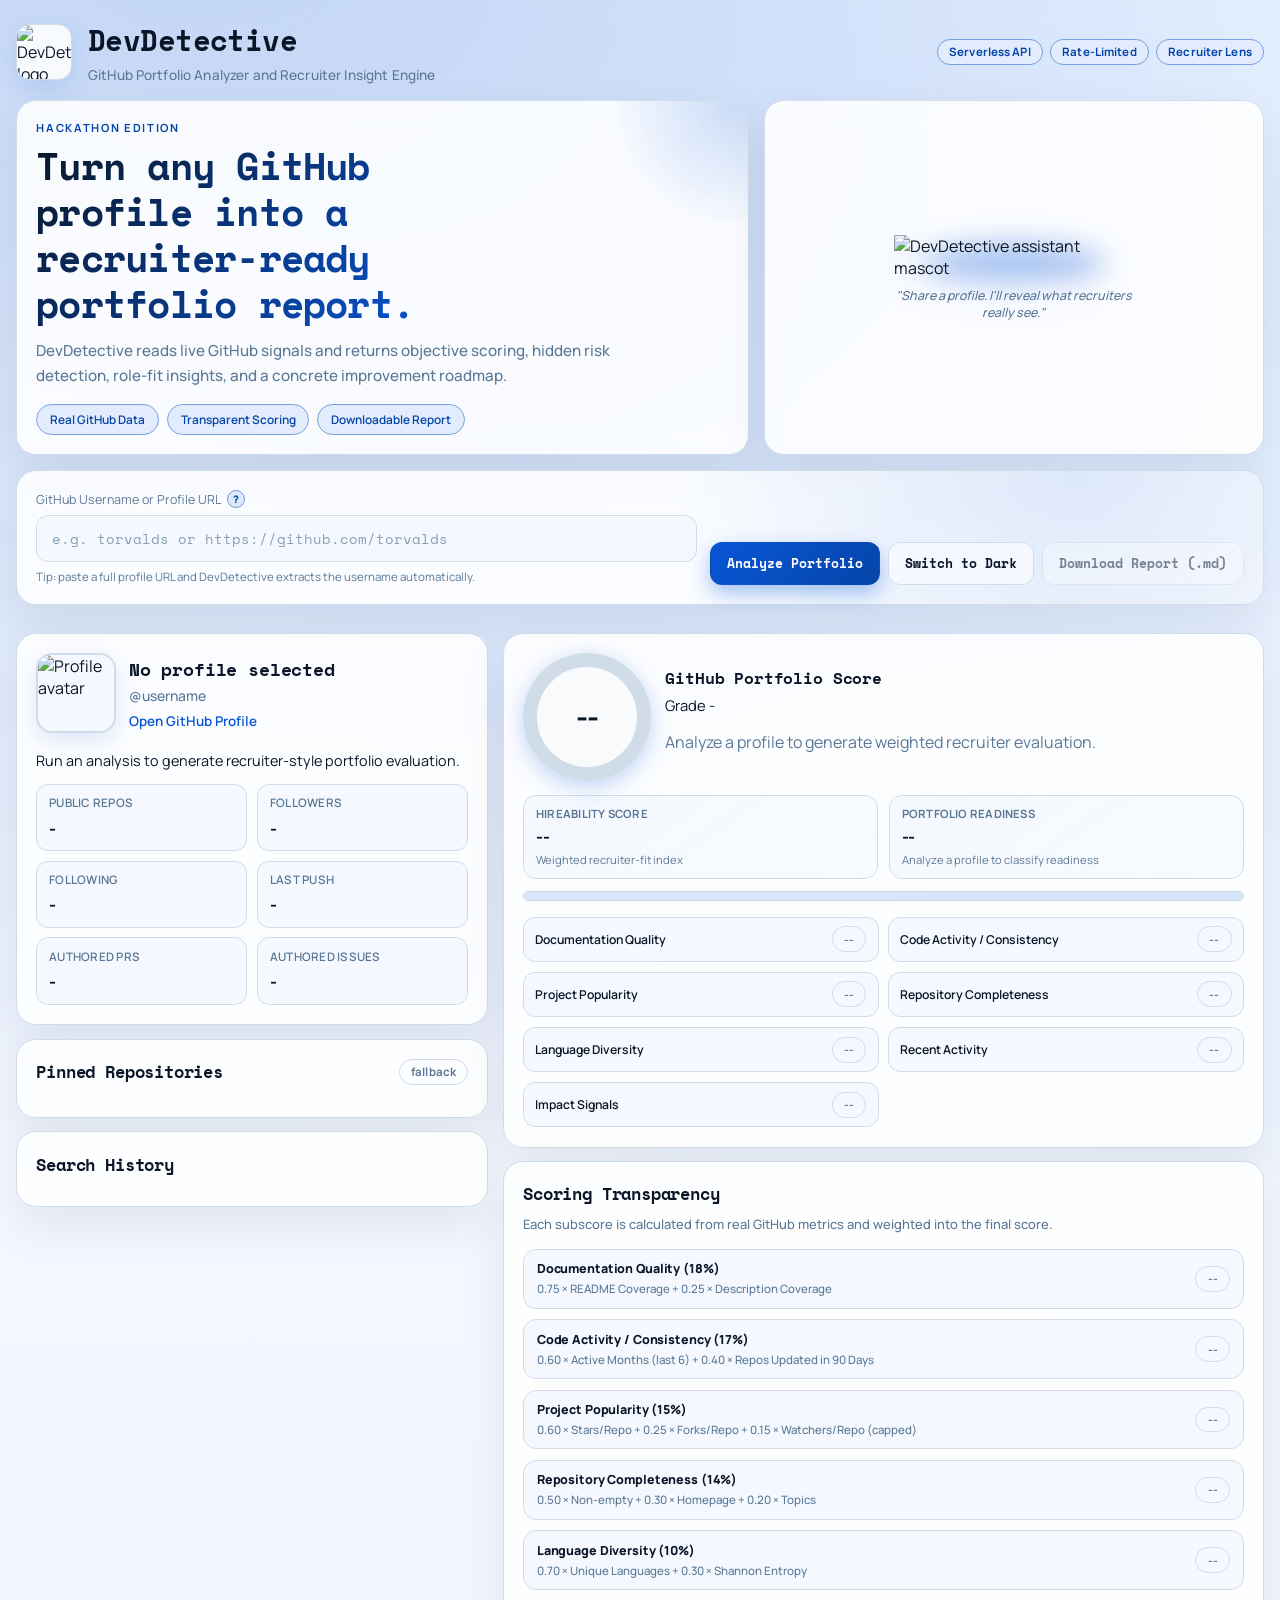
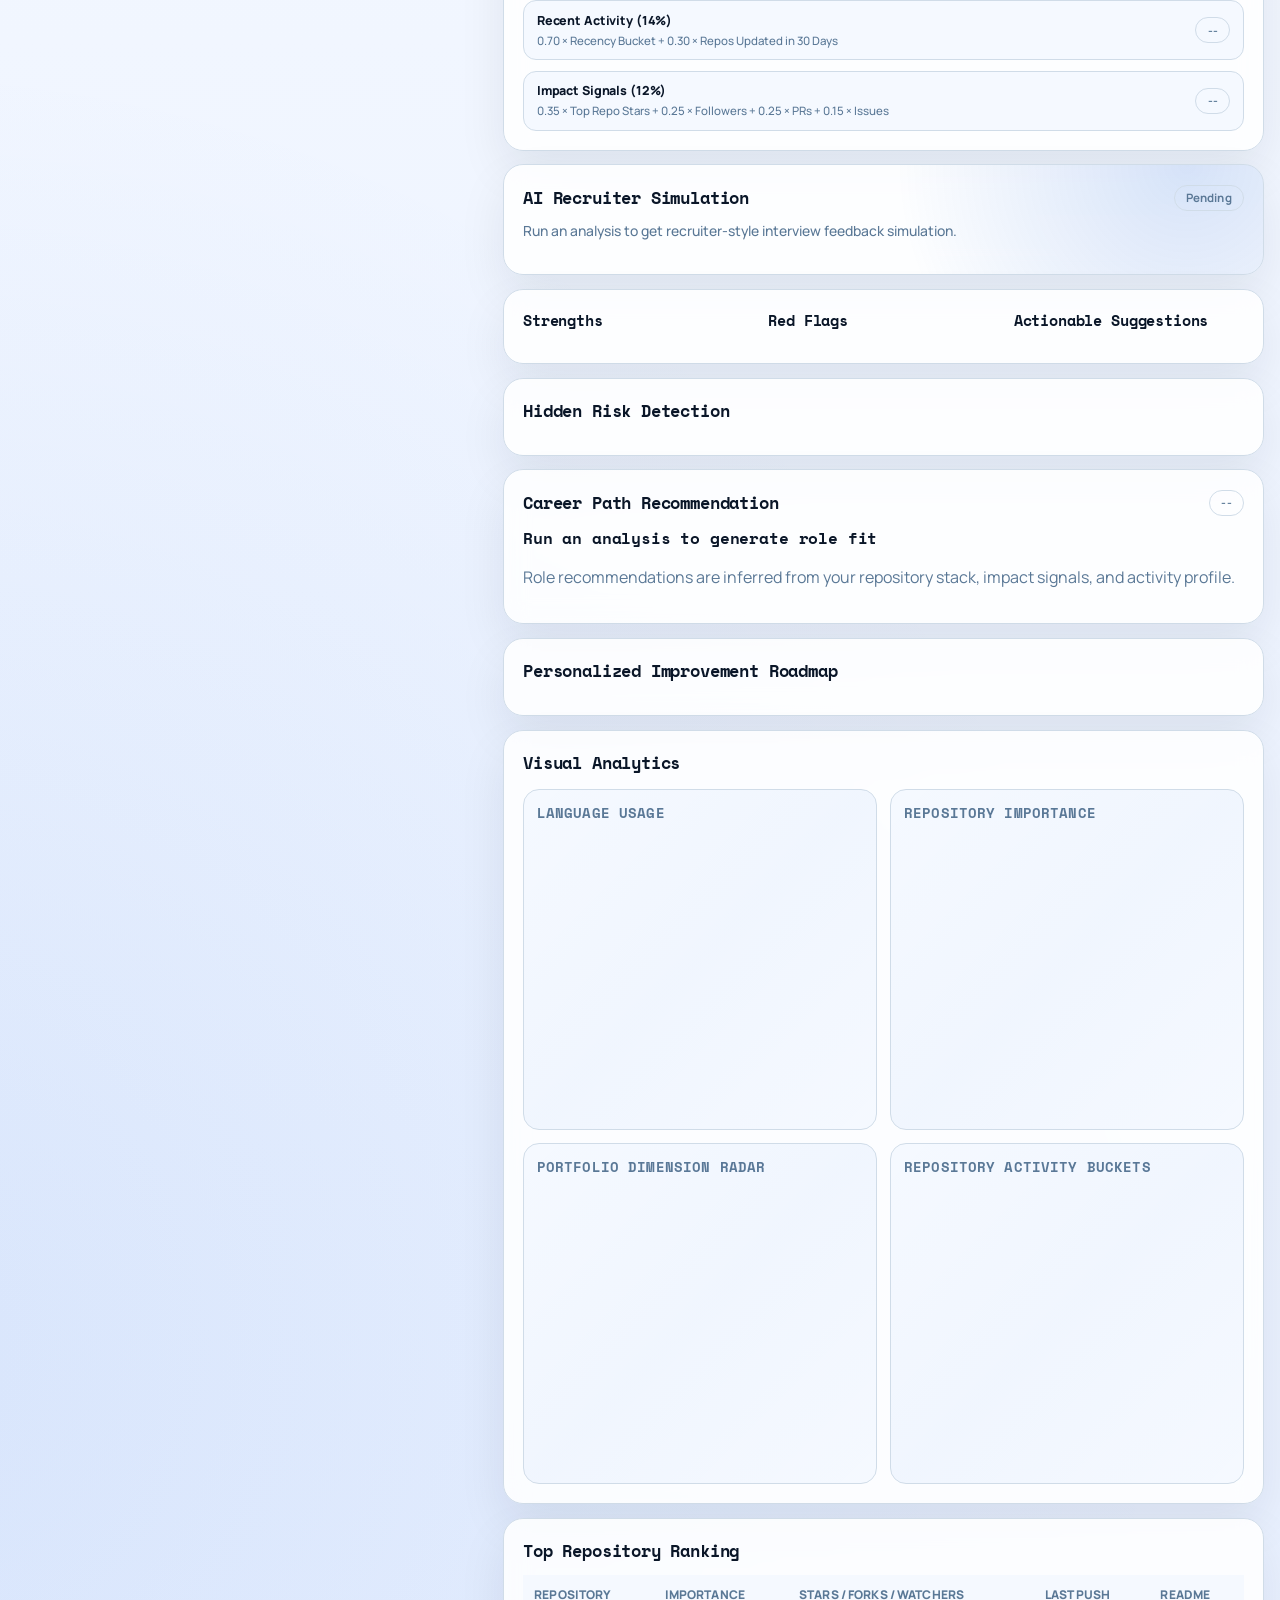
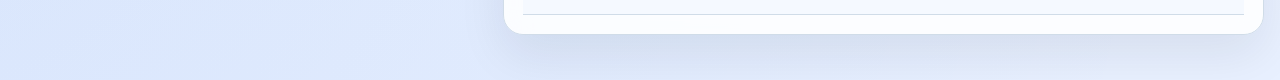
==== analyzer.html @ ecb9768d "added new style and page" ====
<!doctype html>
<html lang="en">
<head>
    <meta charset="utf-8" />
    <meta name="viewport" content="width=device-width, initial-scale=1" />
    <meta name="theme-color" content="#0856d6" />
    <meta
        name="description"
        content="DevDetective analyzes GitHub portfolios with recruiter-style scoring, strengths, red flags, and actionable suggestions."
    />
    <meta property="og:title" content="DevDetective | GitHub Portfolio Analyzer" />
    <meta property="og:description" content="Recruiter-style GitHub portfolio analysis with objective scoring and actionable improvements." />
    <meta property="og:type" content="website" />

    <meta property="og:image" content="Images/logo.png" />
    <meta name="twitter:card" content="summary_large_image" />
    <meta name="twitter:title" content="DevDetective | GitHub Portfolio Analyzer" />
    <meta name="twitter:description" content="Production-grade GitHub portfolio analysis with recruiter insights and improvement roadmap." />
    <meta name="twitter:image" content="Images/logo.png" />
    <meta name="robots" content="index, follow" />
    <title>Analyzer - DevDetective | GitHub Portfolio Analyzer</title>

    <link rel="icon" type="image/png" href="Images/favicon-32x32.png" />
    <link rel="apple-touch-icon" href="Images/apple-touch-icon.png" />
    <link rel="manifest" href="manifest.json" />

    <link rel="preconnect" href="https://fonts.googleapis.com" />
    <link rel="preconnect" href="https://fonts.gstatic.com" crossorigin />
    <link href="https://fonts.googleapis.com/css2?family=Manrope:wght@500;700;800&amp;family=Space+Mono:wght@400;700&amp;display=swap" rel="stylesheet" />

    <script defer src="https://cdn.jsdelivr.net/npm/chart.js"></script>
    <link rel="stylesheet" href="style.css" />

    <script>
        if ("serviceWorker" in navigator) {
            window.addEventListener("load", () => {
                navigator.serviceWorker.register("sw.js").catch(() => {
                    // service worker registration is optional for local development
                });
            });
        }
    </script>
</head>
<body>
<div class="app-shell">
    <header class="topbar">
        <div class="brand">
            <a href="index.html" style="display: flex; align-items: center; gap: 1rem; text-decoration: none; color: inherit;">
                <img src="Images/logo.png" alt="DevDetective logo" class="brand-logo" />
                <div>
                    <h1>DevDetective</h1>
                    <p>GitHub Portfolio Analyzer and Recruiter Insight Engine</p>
                </div>
            </a>
        </div>
        <div class="topbar-pills">
            <span class="top-pill">Serverless API</span>
            <span class="top-pill">Rate-Limited</span>
            <span class="top-pill">Recruiter Lens</span>
        </div>
    </header>

    <section class="hero-shell">
        <article class="hero-copy card">
            <p class="eyebrow">Hackathon Edition</p>
            <h2>Turn any GitHub profile into a recruiter-ready portfolio report.</h2>
            <p class="hero-subtitle">
                DevDetective reads live GitHub signals and returns objective scoring, hidden risk detection,
                role-fit insights, and a concrete improvement roadmap.
            </p>
            <div class="hero-points">
                <span class="hero-chip">Real GitHub Data</span>
                <span class="hero-chip">Transparent Scoring</span>
                <span class="hero-chip">Downloadable Report</span>
            </div>
        </article>
        <aside class="hero-mascot card">
            <div class="mascot-wrap">
                <img src="Images/mascot-detective.svg" alt="DevDetective assistant mascot" class="mascot-art" />
                <div class="mascot-glow" aria-hidden="true"></div>
            </div>
            <p class="mascot-line">"Share a profile. I'll reveal what recruiters really see."</p>
        </aside>
    </section>

    <section class="card controls-card">
        <div class="controls-grid">
            <div class="field">
                <label for="profileInput">
                    GitHub Username or Profile URL
                    <span class="tooltip" data-tooltip="Supports username, @username, or full https://github.com/username URL.">?</span>
                </label>
                <input
                    id="profileInput"
                    type="text"
                    placeholder="e.g. torvalds or https://github.com/torvalds"
                    autocomplete="off"
                />
                <p class="hint">
                    Tip: paste a full profile URL and DevDetective extracts the username automatically.
                </p>
            </div>

            <div class="button-group">
                <button id="analyzeBtn" class="btn btn-primary">Analyze Portfolio</button>
                <button id="themeToggleBtn" class="btn">Switch to Dark</button>
                <button id="downloadReportBtn" class="btn" disabled>Download Report (.md)</button>
            </div>
        </div>
    </section>

    <section class="status-stack">
        <div id="loadingState" class="status status-loading hidden" aria-live="polite">
            <span class="spinner" aria-hidden="true"></span>
            <span id="loadingText">Analyzing profile...</span>
        </div>
        <div id="successBanner" class="status status-success hidden" aria-live="polite"></div>
        <div id="errorBanner" class="status status-error hidden" role="alert" aria-live="assertive"></div>
        <div id="rateLimitBanner" class="status status-warn hidden" role="alert" aria-live="polite"></div>
    </section>

    <section id="skeletonPanel" class="skeleton-panel hidden" aria-hidden="true">
        <div class="skeleton-card">
            <div class="skeleton-line skeleton-line-lg"></div>
            <div class="skeleton-line"></div>
            <div class="skeleton-grid-mini">
                <div class="skeleton-pill"></div>
                <div class="skeleton-pill"></div>
                <div class="skeleton-pill"></div>
            </div>
        </div>
        <div class="skeleton-card">
            <div class="skeleton-line skeleton-line-lg"></div>
            <div class="skeleton-line"></div>
            <div class="skeleton-line"></div>
            <div class="skeleton-line skeleton-line-sm"></div>
        </div>
    </section>

    <main class="layout">
        <section class="left-column">
            <article class="card profile-card">
                <div class="profile-header">
                    <img id="avatarImg" class="avatar" src="Images/logo.png" alt="Profile avatar" />
                    <div class="profile-meta">
                        <h2 id="profileName">No profile selected</h2>
                        <p id="profileHandle" class="muted">@username</p>
                        <a id="profileLink" href="#" target="_blank" rel="noopener noreferrer">Open GitHub Profile</a>
                    </div>
                </div>

                <p id="profileBio" class="muted">
                    Run an analysis to generate recruiter-style portfolio evaluation.
                </p>

                <div class="stats-grid">
                    <div class="stat-card"><span>Public Repos</span><strong id="statRepos">-</strong></div>
                    <div class="stat-card"><span>Followers</span><strong id="statFollowers">-</strong></div>
                    <div class="stat-card"><span>Following</span><strong id="statFollowing">-</strong></div>
                    <div class="stat-card"><span>Last Push</span><strong id="statLastPush">-</strong></div>
                    <div class="stat-card"><span>Authored PRs</span><strong id="statPrCount">-</strong></div>
                    <div class="stat-card"><span>Authored Issues</span><strong id="statIssueCount">-</strong></div>
                </div>
            </article>

            <article class="card">
                <div class="card-title-row">
                    <h2 class="section-title">Pinned Repositories</h2>
                    <span id="pinnedSourceBadge" class="chip chip-neutral">fallback</span>
                </div>
                <ul id="pinnedReposList" class="item-list"></ul>
            </article>

            <article class="card">
                <h2 class="section-title">Search History</h2>
                <div id="historyList" class="history-list"></div>
            </article>
        </section>

        <section class="right-column">
            <article class="card score-card">
                <div class="score-head">
                    <div id="overallScoreRing" class="score-ring" style="--score-value:0;">
                        <span id="overallScore" class="score-value">--</span>
                    </div>
                    <div>
                        <h2>GitHub Portfolio Score</h2>
                        <p id="scoreGrade" class="score-grade">Grade -</p>
                        <p id="scoreSummary" class="muted">
                            Analyze a profile to generate weighted recruiter evaluation.
                        </p>
                    </div>
                </div>

                <div class="premium-score-grid">
                    <div class="premium-score-item">
                        <span>Hireability Score</span>
                        <strong id="hireabilityScore">--</strong>
                        <small id="hireabilityHint">Weighted recruiter-fit index</small>
                    </div>
                    <div class="premium-score-item">
                        <span>Portfolio Readiness</span>
                        <strong id="readinessLevel">--</strong>
                        <small id="readinessHint">Analyze a profile to classify readiness</small>
                    </div>
                </div>
                <div class="readiness-track" aria-hidden="true">
                    <span id="readinessBar"></span>
                </div>

                <div class="subscore-grid">
                    <div class="subscore-item"><span>Documentation Quality</span><span id="subDocumentationQuality" class="chip chip-neutral">--</span></div>
                    <div class="subscore-item"><span>Code Activity / Consistency</span><span id="subCodeActivityConsistency" class="chip chip-neutral">--</span></div>
                    <div class="subscore-item"><span>Project Popularity</span><span id="subProjectPopularity" class="chip chip-neutral">--</span></div>
                    <div class="subscore-item"><span>Repository Completeness</span><span id="subRepositoryCompleteness" class="chip chip-neutral">--</span></div>
                    <div class="subscore-item"><span>Language Diversity</span><span id="subLanguageDiversity" class="chip chip-neutral">--</span></div>
                    <div class="subscore-item"><span>Recent Activity</span><span id="subRecentActivity" class="chip chip-neutral">--</span></div>
                    <div class="subscore-item"><span>Impact Signals</span><span id="subImpactSignals" class="chip chip-neutral">--</span></div>
                </div>
            </article>

            <article class="card">
                <h2 class="section-title">Scoring Transparency</h2>
                <p class="muted transparency-note">
                    Each subscore is calculated from real GitHub metrics and weighted into the final score.
                </p>
                <div class="formula-grid">
                    <div class="formula-row">
                        <div>
                            <strong>Documentation Quality (18%)</strong>
                            <p>0.75 × README Coverage + 0.25 × Description Coverage</p>
                        </div>
                        <span id="explainDocumentationQuality" class="chip chip-neutral">--</span>
                    </div>
                    <div class="formula-row">
                        <div>
                            <strong>Code Activity / Consistency (17%)</strong>
                            <p>0.60 × Active Months (last 6) + 0.40 × Repos Updated in 90 Days</p>
                        </div>
                        <span id="explainCodeActivityConsistency" class="chip chip-neutral">--</span>
                    </div>
                    <div class="formula-row">
                        <div>
                            <strong>Project Popularity (15%)</strong>
                            <p>0.60 × Stars/Repo + 0.25 × Forks/Repo + 0.15 × Watchers/Repo (capped)</p>
                        </div>
                        <span id="explainProjectPopularity" class="chip chip-neutral">--</span>
                    </div>
                    <div class="formula-row">
                        <div>
                            <strong>Repository Completeness (14%)</strong>
                            <p>0.50 × Non-empty + 0.30 × Homepage + 0.20 × Topics</p>
                        </div>
                        <span id="explainRepositoryCompleteness" class="chip chip-neutral">--</span>
                    </div>
                    <div class="formula-row">
                        <div>
                            <strong>Language Diversity (10%)</strong>
                            <p>0.70 × Unique Languages + 0.30 × Shannon Entropy</p>
                        </div>
                        <span id="explainLanguageDiversity" class="chip chip-neutral">--</span>
                    </div>
                    <div class="formula-row">
                        <div>
                            <strong>Recent Activity (14%)</strong>
                            <p>0.70 × Recency Bucket + 0.30 × Repos Updated in 30 Days</p>
                        </div>
                        <span id="explainRecentActivity" class="chip chip-neutral">--</span>
                    </div>
                    <div class="formula-row">
                        <div>
                            <strong>Impact Signals (12%)</strong>
                            <p>0.35 × Top Repo Stars + 0.25 × Followers + 0.25 × PRs + 0.15 × Issues</p>
                        </div>
                        <span id="explainImpactSignals" class="chip chip-neutral">--</span>
                    </div>
                </div>
            </article>

            <article class="card recruiter-sim-card">
                <div class="card-title-row">
                    <h2 class="section-title">AI Recruiter Simulation</h2>
                    <span id="aiRecruiterVerdict" class="chip chip-neutral">Pending</span>
                </div>
                <p id="aiRecruiterSummary" class="muted">
                    Run an analysis to get recruiter-style interview feedback simulation.
                </p>
                <ul id="aiRecruiterSignals" class="item-list"></ul>
            </article>

            <article class="card insights-card">
                <div class="insights-grid">
                    <div>
                        <h3>Strengths</h3>
                        <ul id="strengthsList" class="insight-list"></ul>
                    </div>
                    <div>
                        <h3>Red Flags</h3>
                        <ul id="redFlagsList" class="insight-list"></ul>
                    </div>
                    <div>
                        <h3>Actionable Suggestions</h3>
                        <ul id="suggestionsList" class="insight-list"></ul>
                    </div>
                </div>
            </article>

            <article class="card">
                <h2 class="section-title">Hidden Risk Detection</h2>
                <ul id="hiddenRisksList" class="insight-list"></ul>
            </article>

            <article class="card">
                <div class="card-title-row">
                    <h2 class="section-title">Career Path Recommendation</h2>
                    <span id="careerConfidence" class="chip chip-neutral">--</span>
                </div>
                <h3 id="careerPathTitle" class="career-title">Run an analysis to generate role fit</h3>
                <p id="careerPathSummary" class="muted">
                    Role recommendations are inferred from your repository stack, impact signals, and activity profile.
                </p>
                <ul id="careerSkillsList" class="item-list"></ul>
            </article>

            <article class="card">
                <h2 class="section-title">Personalized Improvement Roadmap</h2>
                <ol id="roadmapList" class="roadmap-list"></ol>
            </article>

            <article class="card">
                <h2 class="section-title">Visual Analytics</h2>
                <div class="chart-grid">
                    <div class="chart-panel">
                        <h3>Language Usage</h3>
                        <canvas id="languageChart"></canvas>
                    </div>
                    <div class="chart-panel">
                        <h3>Repository Importance</h3>
                        <canvas id="importanceChart"></canvas>
                    </div>
                    <div class="chart-panel">
                        <h3>Portfolio Dimension Radar</h3>
                        <canvas id="subscoreRadarChart"></canvas>
                    </div>
                    <div class="chart-panel">
                        <h3>Repository Activity Buckets</h3>
                        <canvas id="activityChart"></canvas>
                    </div>
                </div>
            </article>

            <article class="card">
                <h2 class="section-title">Top Repository Ranking</h2>
                <div class="table-wrap">
                    <table>
                        <thead>
                        <tr>
                            <th>Repository</th>
                            <th>Importance</th>
                            <th>Stars / Forks / Watchers</th>
                            <th>Last Push</th>
                            <th>README</th>
                        </tr>
                        </thead>
                        <tbody id="repoRankingTable"></tbody>
                    </table>
                </div>
            </article>
        </section>
    </main>
</div>

<script type="module" src="src/main.js"></script>
</body>
</html>
---- style.css ----
:root {
    --bg: #f0f5ff;
    --bg-gradient-a: #fafcff;
    --bg-gradient-b: #e8f0ff;
    --surface: #ffffffdd;
    --surface-solid: #ffffff;
    --surface-soft: #f5f9ff;
    --text: #0a1628;
    --muted: #5a7896;
    --border: #d0dce8;
    --accent: #0856d6;
    --accent-strong: #0645a8;
    --accent-soft: #7aa9ff;
    --accent-glow: rgba(8, 86, 214, 0.25);
    --good: #0f7938;
    --warn: #9d5e00;
    --risk: #9b1f34;
    --shadow: 0 20px 48px rgba(10, 22, 40, 0.08);
    --shadow-lg: 0 28px 64px rgba(10, 22, 40, 0.12);
    --hero-shadow: 0 32px 72px rgba(8, 86, 214, 0.15);
    --chart-1: #0856d6;
    --chart-2: #0f7938;
    --chart-3: #f59e0b;
    --chart-4: #8b5cf6;
    --chart-5: #d9247b;
    --chart-6: #0891b2;
}

:root[data-theme="dark"] {
    --bg: #070f1e;
    --bg-gradient-a: #0c1625;
    --bg-gradient-b: #050a15;
    --surface: #12202bdd;
    --surface-solid: #12202b;
    --surface-soft: #172d41;
    --text: #f0f6ff;
    --muted: #95adc8;
    --border: #2a4363;
    --accent: #5ba3ff;
    --accent-strong: #3f8ce8;
    --accent-soft: #90c5ff;
    --accent-glow: rgba(91, 163, 255, 0.28);
    --good: #4fd694;
    --warn: #f0ad4e;
    --risk: #ff7b91;
    --shadow: 0 24px 56px rgba(0, 0, 0, 0.35);
    --shadow-lg: 0 32px 72px rgba(0, 0, 0, 0.45);
    --hero-shadow: 0 34px 80px rgba(0, 0, 0, 0.5);
    --chart-1: #5ba3ff;
    --chart-2: #4fd694;
    --chart-3: #f0ad4e;
    --chart-4: #c297ff;
    --chart-5: #ff9ccd;
    --chart-6: #56cfd6;
}

* {
    box-sizing: border-box;
}

body {
    margin: 0;
    min-height: 100vh;
    font-family: "Manrope", "Segoe UI", sans-serif;
    color: var(--text);
    background:
        radial-gradient(circle at 15% -5%, var(--accent-glow), transparent 38%),
        radial-gradient(circle at 90% 12%, rgba(91, 163, 255, 0.12), transparent 32%),
        radial-gradient(circle at -10% 90%, rgba(8, 86, 214, 0.08), transparent 40%),
        linear-gradient(180deg, var(--bg-gradient-a) 0%, var(--bg-gradient-b) 100%);
    -webkit-font-smoothing: antialiased;
    -moz-osx-font-smoothing: grayscale;
}

h1,
h2,
h3,
h4,
button,
input,
code {
    font-family: "Space Mono", monospace;
}

h1, h2, h3 {
    letter-spacing: -0.01em;
}

a {
    color: var(--accent);
    text-decoration: none;
    transition: color 200ms ease;
}

a:hover {
    color: var(--accent-strong);
    text-decoration: underline;
}

.muted {
    color: var(--muted);
}

.hidden {
    display: none !important;
}

.app-shell {
    width: min(1280px, 100% - 2rem);
    margin: 1.2rem auto 2.8rem;
}

.topbar {
    margin-bottom: 1rem;
    display: flex;
    align-items: center;
    justify-content: space-between;
    gap: 1rem;
    flex-wrap: wrap;
}

.brand {
    display: flex;
    gap: 1rem;
    align-items: center;
}

.brand-logo {
    width: 56px;
    height: 56px;
    object-fit: contain;
    border-radius: 14px;
    background: var(--surface);
    border: 1px solid var(--border);
    box-shadow: 0 8px 24px rgba(8, 86, 214, 0.12);
    transition: transform 200ms ease, box-shadow 200ms ease;
}

.brand-logo:hover {
    transform: scale(1.05) rotateZ(2deg);
    box-shadow: 0 12px 32px rgba(8, 86, 214, 0.18);
}

.brand h1 {
    margin: 0;
    font-size: clamp(1.3rem, 2.5vw, 1.8rem);
    font-weight: 800;
    letter-spacing: -0.02em;
}

.brand p {
    margin: 0.3rem 0 0;
    color: var(--muted);
    font-size: 0.85rem;
    font-weight: 500;
    letter-spacing: 0.01em;
}

.topbar-pills {
    display: flex;
    gap: 0.45rem;
    flex-wrap: wrap;
}

.top-pill {
    border-radius: 999px;
    border: 1.5px solid color-mix(in srgb, var(--accent) 45%, var(--border));
    background: color-mix(in srgb, var(--accent) 8%, var(--surface-soft));
    color: var(--accent-strong);
    font-size: 0.72rem;
    font-weight: 700;
    padding: 0.28rem 0.7rem;
    letter-spacing: 0.01em;
    transition: all 200ms ease;
}

.hero-shell {
    display: grid;
    grid-template-columns: minmax(360px, 1.1fr) minmax(260px, 0.75fr);
    gap: 0.9rem;
    margin-bottom: 0.9rem;
}

.hero-copy,
.hero-mascot {
    position: relative;
    overflow: hidden;
}

.hero-copy::before {
    content: "";
    position: absolute;
    width: 260px;
    height: 260px;
    right: -120px;
    top: -130px;
    border-radius: 50%;
    background: radial-gradient(circle, color-mix(in srgb, var(--accent) 20%, transparent), transparent 70%);
}

.eyebrow {
    margin: 0;
    text-transform: uppercase;
    letter-spacing: 0.15em;
    font-size: 0.70rem;
    color: var(--accent-strong);
    font-weight: 700;
}

.hero-copy h2 {
    margin: 0.5rem 0 0;
    font-size: clamp(1.5rem, 3.5vw, 2.4rem);
    line-height: 1.2;
    max-width: 18ch;
    font-weight: 800;
    letter-spacing: -0.02em;
    background: linear-gradient(135deg, var(--text), var(--accent));
    -webkit-background-clip: text;
    -webkit-text-fill-color: transparent;
    background-clip: text;
    animation: slideInUp 600ms cubic-bezier(0.34, 1.56, 0.64, 1) 100ms both;
}

.hero-subtitle {
    margin: 0.75rem 0 0;
    color: var(--muted);
    line-height: 1.6;
    max-width: 58ch;
    font-size: 0.95rem;
    font-weight: 500;
    animation: slideInUp 600ms cubic-bezier(0.34, 1.56, 0.64, 1) 200ms both;
}

.hero-points {
    display: flex;
    gap: 0.5rem;
    margin-top: 1rem;
    flex-wrap: wrap;
}

.hero-chip {
    font-size: 0.74rem;
    border: 1.5px solid color-mix(in srgb, var(--accent) 45%, var(--border));
    color: var(--accent-strong);
    background: color-mix(in srgb, var(--accent) 8%, var(--surface-soft));
    border-radius: 999px;
    padding: 0.38rem 0.8rem;
    font-weight: 600;
    transition: all 200ms ease;
    animation: slideInUp 600ms cubic-bezier(0.34, 1.56, 0.64, 1);
}

.hero-chip:nth-child(2) {
    animation-delay: 250ms;
}

.hero-chip:nth-child(3) {
    animation-delay: 300ms;
}

.hero-chip:hover {
    background: color-mix(in srgb, var(--accent) 15%, var(--surface-soft));
    border-color: var(--accent);
    transform: translateY(-2px);
    box-shadow: 0 6px 16px color-mix(in srgb, var(--accent) 20%, transparent);
}

.hero-mascot {
    background:
        radial-gradient(circle at 85% 10%, color-mix(in srgb, var(--accent-soft) 42%, transparent), transparent 45%),
        linear-gradient(165deg, color-mix(in srgb, var(--surface-soft) 85%, transparent), var(--surface));
    box-shadow: var(--hero-shadow);
    display: grid;
    place-items: center;
    align-content: center;
    gap: 0.5rem;
    position: relative;
    animation: slideInUp 700ms cubic-bezier(0.34, 1.56, 0.64, 1) 150ms both;
}

.mascot-wrap {
    width: min(240px, 100%);
    position: relative;
    filter: drop-shadow(0 8px 20px rgba(8, 86, 214, 0.12));
}

.mascot-art {
    width: 100%;
    height: auto;
    display: block;
    position: relative;
    z-index: 1;
    transition: transform 300ms cubic-bezier(0.34, 1.56, 0.64, 1);
}

.hero-mascot:hover .mascot-art {
    transform: translateY(-4px);
}

.mascot-glow {
    position: absolute;
    inset: auto 12% -8% 12%;
    height: 38px;
    border-radius: 50%;
    background: color-mix(in srgb, var(--accent) 32%, transparent);
    filter: blur(14px);
    animation: glow-pulse 3s ease-in-out infinite;
}

@keyframes glow-pulse {
    0%, 100% {
        opacity: 1;
        transform: scale(1);
    }
    50% {
        opacity: 0.8;
        transform: scale(1.1);
    }
}

.mascot-line {
    margin: 0;
    font-size: 0.78rem;
    color: var(--muted);
    text-align: center;
    max-width: 30ch;
    font-style: italic;
    font-weight: 500;
}

.card {
    background: var(--surface);
    backdrop-filter: blur(12px);
    -webkit-backdrop-filter: blur(12px);
    border: 1px solid var(--border);
    border-radius: 20px;
    box-shadow: var(--shadow);
    padding: 1.2rem;
    animation: cardSlideIn 420ms cubic-bezier(0.34, 1.56, 0.64, 1);
    transition: transform 200ms cubic-bezier(0.34, 1.56, 0.64, 1), 
                box-shadow 220ms ease, 
                border-color 200ms ease,
                background 200ms ease;
}

.card:hover {
    transform: translateY(-4px);
    border-color: color-mix(in srgb, var(--accent) 50%, var(--border));
    box-shadow: var(--shadow-lg);
    background: color-mix(in srgb, var(--surface-soft) 30%, var(--surface));
}

@keyframes cardSlideIn {
    from {
        opacity: 0;
        transform: translateY(16px);
    }
    to {
        opacity: 1;
        transform: translateY(0);
    }
}

@keyframes fadeIn {
    from {
        opacity: 0;
    }
    to {
        opacity: 1;
    }
}

@keyframes slideInUp {
    from {
        opacity: 0;
        transform: translateY(20px);
    }
    to {
        opacity: 1;
        transform: translateY(0);
    }
}

.controls-card {
    margin-bottom: 0.85rem;
    background:
        radial-gradient(circle at 85% 0%, color-mix(in srgb, var(--accent) 12%, transparent), transparent 38%),
        var(--surface);
}

.controls-grid {
    display: grid;
    grid-template-columns: 1fr auto;
    gap: 0.8rem;
    align-items: end;
}

.field {
    display: flex;
    flex-direction: column;
    gap: 0.45rem;
}

.field label {
    font-size: 0.78rem;
    color: var(--muted);
    display: inline-flex;
    align-items: center;
    gap: 0.36rem;
}

.tooltip {
    width: 18px;
    height: 18px;
    border-radius: 50%;
    display: inline-grid;
    place-items: center;
    font-size: 0.65rem;
    font-weight: 800;
    border: 1.5px solid color-mix(in srgb, var(--accent) 50%, var(--border));
    color: var(--accent-strong);
    background: color-mix(in srgb, var(--accent) 10%, var(--surface-soft));
    cursor: help;
    position: relative;
    user-select: none;
    transition: all 200ms ease;
}

.tooltip:hover {
    transform: scale(1.1);
    border-color: var(--accent);
    background: color-mix(in srgb, var(--accent) 15%, var(--surface-soft));
}

.tooltip::after {
    content: attr(data-tooltip);
    position: absolute;
    left: 50%;
    bottom: calc(100% + 12px);
    transform: translateX(-50%);
    min-width: 220px;
    max-width: 260px;
    border-radius: 12px;
    border: 1px solid var(--border);
    background: var(--surface-solid);
    color: var(--text);
    padding: 0.5rem 0.65rem;
    font-size: 0.70rem;
    line-height: 1.5;
    box-shadow: var(--shadow-lg);
    opacity: 0;
    pointer-events: none;
    transition: opacity 200ms ease, transform 200ms ease;
    z-index: 3;
    transform: translateX(-50%) translateY(8px);
}

.tooltip:hover::after {
    opacity: 1;
    transform: translateX(-50%) translateY(0);
}

input {
    width: 100%;
    border: 1.5px solid var(--border);
    border-radius: 12px;
    background: var(--surface-soft);
    color: var(--text);
    padding: 0.75rem 0.9rem;
    font-size: 0.88rem;
    font-weight: 500;
    transition: border-color 160ms ease, box-shadow 160ms ease, transform 120ms ease, background 160ms ease;
}

input::placeholder {
    color: var(--muted);
    opacity: 0.7;
}

input:focus {
    border-color: var(--accent);
    outline: none;
    box-shadow: 0 0 0 4px rgba(8, 86, 214, 0.15), 
                0 4px 12px rgba(8, 86, 214, 0.15);
    background: color-mix(in srgb, var(--accent) 3%, var(--surface-soft));
}

input:hover:not(:focus) {
    border-color: color-mix(in srgb, var(--accent) 30%, var(--border));
}

.hint {
    margin: 0;
    color: var(--muted);
    font-size: 0.72rem;
    line-height: 1.35;
}

.button-group {
    display: flex;
    flex-wrap: wrap;
    gap: 0.5rem;
    justify-content: flex-end;
}

.btn {
    border: 1.5px solid var(--border);
    background: var(--surface-soft);
    color: var(--text);
    border-radius: 12px;
    font-size: 0.80rem;
    font-weight: 600;
    padding: 0.70rem 1rem;
    cursor: pointer;
    transition: all 180ms cubic-bezier(0.34, 1.56, 0.64, 1);
    position: relative;
    overflow: hidden;
}

.btn::before {
    content: "";
    position: absolute;
    inset: 0;
    background: linear-gradient(120deg, transparent, rgba(255, 255, 255, 0.3), transparent);
    transform: translateX(-100%);
    transition: transform 400ms ease;
}

.btn:hover:not(:disabled) {
    transform: translateY(-2px);
    border-color: var(--accent);
    box-shadow: 0 12px 28px color-mix(in srgb, var(--accent) 25%, transparent);
}

.btn:active:not(:disabled) {
    transform: translateY(0px);
}

.btn:disabled {
    opacity: 0.5;
    cursor: not-allowed;
}

.btn-primary {
    background: linear-gradient(135deg, var(--accent), var(--accent-strong));
    border-color: transparent;
    color: #ffffff;
    box-shadow: 0 8px 20px color-mix(in srgb, var(--accent) 35%, transparent);
}

.btn-primary:hover:not(:disabled) {
    box-shadow: 0 16px 36px color-mix(in srgb, var(--accent) 50%, transparent);
    transform: translateY(-3px);
}

.status-stack {
    display: grid;
    gap: 0.5rem;
    margin-bottom: 0.9rem;
}

.status {
    border-radius: 12px;
    padding: 0.65rem 0.8rem;
    border: 1px solid;
    display: flex;
    align-items: center;
    gap: 0.55rem;
    font-size: 0.82rem;
}

.status-loading {
    color: var(--accent-strong);
    background: color-mix(in srgb, var(--accent) 10%, transparent);
    border-color: color-mix(in srgb, var(--accent) 28%, var(--border));
}

.status-error {
    color: var(--risk);
    background: color-mix(in srgb, var(--risk) 10%, transparent);
    border-color: color-mix(in srgb, var(--risk) 32%, var(--border));
}

.status-warn {
    color: var(--warn);
    background: color-mix(in srgb, var(--warn) 10%, transparent);
    border-color: color-mix(in srgb, var(--warn) 32%, var(--border));
}

.status-success {
    color: var(--good);
    background: color-mix(in srgb, var(--good) 10%, transparent);
    border-color: color-mix(in srgb, var(--good) 34%, var(--border));
}

.skeleton-panel {
    display: grid;
    grid-template-columns: repeat(2, minmax(0, 1fr));
    gap: 0.8rem;
    margin-bottom: 0.9rem;
}

.skeleton-card {
    border: 1px solid var(--border);
    border-radius: 16px;
    background: var(--surface);
    padding: 0.85rem;
    box-shadow: var(--shadow);
    display: grid;
    gap: 0.6rem;
}

.skeleton-line,
.skeleton-pill {
    border-radius: 8px;
    position: relative;
    overflow: hidden;
    background: color-mix(in srgb, var(--surface-soft) 65%, var(--border));
}

.skeleton-line::after,
.skeleton-pill::after {
    content: "";
    position: absolute;
    inset: 0;
    transform: translateX(-100%);
    background: linear-gradient(90deg, transparent, color-mix(in srgb, var(--accent-soft) 34%, transparent), transparent);
    animation: shimmer 1.2s infinite;
}

.skeleton-line {
    height: 12px;
}

.skeleton-line-lg {
    height: 18px;
    width: 72%;
}

.skeleton-line-sm {
    width: 42%;
}

.skeleton-grid-mini {
    display: grid;
    grid-template-columns: repeat(3, minmax(0, 1fr));
    gap: 0.5rem;
}

.skeleton-pill {
    height: 28px;
}

@keyframes shimmer {
    100% {
        transform: translateX(100%);
    }
}

.spinner {
    width: 14px;
    height: 14px;
    border-radius: 50%;
    border: 2px solid transparent;
    border-top-color: currentColor;
    border-right-color: currentColor;
    animation: spin 0.9s linear infinite;
}

@keyframes spin {
    to {
        transform: rotate(360deg);
    }
}

.layout {
    display: grid;
    grid-template-columns: minmax(300px, 0.9fr) minmax(420px, 1.45fr);
    gap: 0.9rem;
}

.left-column,
.right-column {
    display: grid;
    gap: 0.85rem;
    align-content: start;
}

.profile-header {
    display: flex;
    align-items: center;
    gap: 0.8rem;
}

.avatar {
    width: 80px;
    height: 80px;
    border-radius: 16px;
    border: 2px solid var(--border);
    object-fit: cover;
    background: var(--surface-soft);
    transition: all 200ms ease;
    box-shadow: 0 8px 20px rgba(8, 86, 214, 0.12);
}

.avatar:hover {
    transform: scale(1.05);
    border-color: var(--accent);
    box-shadow: 0 12px 28px rgba(8, 86, 214, 0.2);
}

.profile-meta h2 {
    margin: 0;
    font-size: 1.1rem;
    font-weight: 800;
    letter-spacing: -0.01em;
}

.profile-meta p {
    margin: 0.25rem 0;
    font-size: 0.87rem;
    font-weight: 500;
}

.profile-meta a {
    font-size: 0.84rem;
    font-weight: 600;
}

.profile-card #profileBio {
    margin: 1rem 0 0.7rem;
    font-size: 0.90rem;
    line-height: 1.6;
    color: var(--text);
}

.stats-grid {
    display: grid;
    grid-template-columns: repeat(2, minmax(0, 1fr));
    gap: 0.6rem;
}

.stat-card {
    background: var(--surface-soft);
    border: 1.5px solid var(--border);
    border-radius: 12px;
    padding: 0.65rem 0.75rem;
    display: grid;
    gap: 0.35rem;
    transition: all 200ms ease;
}

.stat-card:hover {
    border-color: color-mix(in srgb, var(--accent) 30%, var(--border));
    background: color-mix(in srgb, var(--accent) 5%, var(--surface-soft));
}

.stat-card span {
    color: var(--muted);
    font-size: 0.73rem;
    font-weight: 600;
    text-transform: uppercase;
    letter-spacing: 0.02em;
}

.stat-card strong {
    font-size: 1.05rem;
    font-weight: 800;
    letter-spacing: -0.01em;
}

.card-title-row {
    display: flex;
    justify-content: space-between;
    align-items: center;
    gap: 0.5rem;
}

.section-title {
    margin: 0;
    font-size: 1.05rem;
    font-weight: 800;
    letter-spacing: -0.01em;
}

.item-list,
.insight-list {
    margin: 0.8rem 0 0;
    padding: 0;
    list-style: none;
    display: grid;
    gap: 0.6rem;
}

.item-list li,
.insight-list li {
    border: 1.5px solid var(--border);
    background: var(--surface-soft);
    border-radius: 12px;
    padding: 0.65rem 0.8rem;
    font-size: 0.84rem;
    line-height: 1.5;
    transition: all 200ms cubic-bezier(0.34, 1.56, 0.64, 1);
    position: relative;
    overflow: hidden;
}

.item-list li::before,
.insight-list li::before {
    content: "";
    position: absolute;
    left: 0;
    top: 0;
    height: 100%;
    width: 3px;
    background: var(--accent);
    transform: scaleY(0);
    transform-origin: center;
    transition: transform 200ms ease;
}

.item-list li:hover,
.insight-list li:hover {
    transform: translateX(4px);
    border-color: color-mix(in srgb, var(--accent) 35%, var(--border));
    background: color-mix(in srgb, var(--accent) 5%, var(--surface-soft));
    box-shadow: 0 4px 12px rgba(8, 86, 214, 0.08);
}

.item-list li:hover::before,
.insight-list li:hover::before {
    transform: scaleY(1);
}

.repo-item {
    display: flex;
    justify-content: space-between;
    gap: 0.6rem;
    align-items: center;
}

.repo-item-meta {
    color: var(--muted);
    font-size: 0.74rem;
}

.history-list {
    display: flex;
    flex-wrap: wrap;
    gap: 0.45rem;
    margin-top: 0.65rem;
}

.history-chip {
    border: 1px solid var(--border);
    background: var(--surface-soft);
    color: var(--text);
    border-radius: 999px;
    padding: 0.38rem 0.66rem;
    font-size: 0.73rem;
    cursor: pointer;
}

.history-chip:hover {
    border-color: var(--accent);
}

.score-head {
    display: grid;
    grid-template-columns: auto 1fr;
    gap: 0.9rem;
    align-items: center;
}

.score-head h2 {
    margin: 0;
    font-size: 1rem;
}

.score-grade {
    margin: 0.35rem 0;
    font-size: 0.92rem;
}

.score-ring {
    --score-value: 0;
    --ring-color: var(--accent);
    width: 128px;
    height: 128px;
    border-radius: 50%;
    position: relative;
    display: grid;
    place-items: center;
    background: conic-gradient(var(--ring-color) calc(var(--score-value) * 1%), var(--border) 0);
    transition: background 480ms cubic-bezier(0.34, 1.56, 0.64, 1);
    box-shadow: 0 8px 24px rgba(8, 86, 214, 0.15);
    filter: drop-shadow(0 2px 8px rgba(8, 86, 214, 0.1));
}

.score-ring::before {
    content: "";
    position: absolute;
    inset: 12px;
    border-radius: 50%;
    background: var(--surface);
    border: 2px solid var(--border);
}

.score-ring[data-level="good"] {
    --ring-color: var(--good);
}

.score-ring[data-level="warn"] {
    --ring-color: var(--warn);
}

.score-ring[data-level="risk"] {
    --ring-color: var(--risk);
}

.score-value {
    position: relative;
    z-index: 1;
    font-size: 1.8rem;
    font-weight: 900;
    letter-spacing: -0.02em;
    animation: countUp 800ms cubic-bezier(0.34, 1.56, 0.64, 1);
}

@keyframes countUp {
    from {
        opacity: 0;
        transform: scale(0.8);
    }
    to {
        opacity: 1;
        transform: scale(1);
    }
}

.premium-score-grid {
    display: grid;
    grid-template-columns: repeat(2, minmax(0, 1fr));
    gap: 0.65rem;
    margin-top: 0.85rem;
}

.premium-score-item {
    border: 1.5px solid var(--border);
    border-radius: 13px;
    background: linear-gradient(145deg, var(--surface-soft), color-mix(in srgb, var(--surface-soft) 75%, var(--surface)));
    padding: 0.65rem 0.75rem;
    display: grid;
    gap: 0.25rem;
    transition: all 200ms ease;
}

.premium-score-item:hover {
    border-color: color-mix(in srgb, var(--accent) 35%, var(--border));
    background: linear-gradient(145deg, color-mix(in srgb, var(--accent) 5%, var(--surface-soft)), color-mix(in srgb, var(--accent) 8%, var(--surface)));
}

.premium-score-item span {
    color: var(--muted);
    font-size: 0.71rem;
    font-weight: 700;
    text-transform: uppercase;
    letter-spacing: 0.02em;
}

.premium-score-item strong {
    font-size: 1.05rem;
    letter-spacing: -0.01em;
    font-weight: 800;
}

.premium-score-item small {
    color: var(--muted);
    font-size: 0.70rem;
    line-height: 1.4;
}

.readiness-track {
    margin-top: 0.7rem;
    height: 10px;
    border-radius: 999px;
    background: color-mix(in srgb, var(--accent) 12%, var(--surface-soft));
    overflow: hidden;
    border: 1px solid var(--border);
}

.readiness-track span {
    display: block;
    width: 0;
    height: 100%;
    border-radius: 999px;
    background: linear-gradient(90deg, var(--accent), var(--accent-strong));
    transition: width 800ms cubic-bezier(0.34, 1.56, 0.64, 1);
    box-shadow: 0 0 12px rgba(8, 86, 214, 0.3);
}

.subscore-grid {
    display: grid;
    grid-template-columns: repeat(2, minmax(0, 1fr));
    gap: 0.6rem;
    margin-top: 1rem;
}

.subscore-item {
    border: 1.5px solid var(--border);
    border-radius: 12px;
    background: var(--surface-soft);
    padding: 0.55rem 0.7rem;
    display: flex;
    justify-content: space-between;
    align-items: center;
    gap: 0.5rem;
    font-size: 0.76rem;
    font-weight: 600;
    transition: all 200ms ease;
}

.subscore-item:hover {
    border-color: color-mix(in srgb, var(--accent) 30%, var(--border));
    background: color-mix(in srgb, var(--accent) 5%, var(--surface-soft));
}

.chip {
    display: inline-flex;
    align-items: center;
    border-radius: 999px;
    padding: 0.28rem 0.7rem;
    font-size: 0.72rem;
    font-weight: 700;
    border: 1.5px solid;
    white-space: nowrap;
    transition: all 200ms ease;
    letter-spacing: 0.01em;
}

.chip-neutral {
    color: var(--muted);
    border-color: var(--border);
    background: transparent;
}

.chip-good {
    color: var(--good);
    border-color: color-mix(in srgb, var(--good) 60%, var(--border));
    background: color-mix(in srgb, var(--good) 10%, transparent);
}

.chip-warn {
    color: var(--warn);
    border-color: color-mix(in srgb, var(--warn) 60%, var(--border));
    background: color-mix(in srgb, var(--warn) 10%, transparent);
}

.chip-risk {
    color: var(--risk);
    border-color: color-mix(in srgb, var(--risk) 60%, var(--border));
    background: color-mix(in srgb, var(--risk) 10%, transparent);
}

.chip:hover {
    transform: translateY(-1px);
    box-shadow: 0 4px 12px rgba(8, 86, 214, 0.15);
}

.insights-grid {
    display: grid;
    grid-template-columns: repeat(3, minmax(0, 1fr));
    gap: 0.95rem;
}

.insights-grid h3 {
    margin: 0 0 0.6rem;
    font-size: 0.95rem;
    font-weight: 800;
    letter-spacing: -0.01em;
}

.recruiter-sim-card {
    background:
        radial-gradient(circle at 90% 0%, color-mix(in srgb, var(--accent) 16%, transparent), transparent 42%),
        var(--surface);
}

#aiRecruiterSummary {
    margin: 0.6rem 0 0.3rem;
    line-height: 1.6;
    font-size: 0.87rem;
    font-weight: 500;
}

.career-title {
    margin: 0.65rem 0 0.45rem;
    font-size: 1rem;
    font-weight: 800;
    letter-spacing: -0.01em;
}

.roadmap-list {
    margin: 0.8rem 0 0;
    padding: 0;
    list-style: none;
    display: grid;
    gap: 0.65rem;
    counter-reset: roadmap;
}

.roadmap-list li {
    counter-increment: roadmap;
    border: 1.5px solid var(--border);
    border-radius: 14px;
    background: var(--surface-soft);
    padding: 0.7rem 0.8rem 0.7rem 2.4rem;
    position: relative;
    font-size: 0.84rem;
    line-height: 1.5;
    transition: all 200ms cubic-bezier(0.34, 1.56, 0.64, 1);
}

.roadmap-list li::before {
    content: counter(roadmap);
    position: absolute;
    left: 0.7rem;
    top: 50%;
    transform: translateY(-50%);
    width: 1.3rem;
    height: 1.3rem;
    border-radius: 50%;
    display: grid;
    place-items: center;
    font-size: 0.68rem;
    font-weight: 700;
    color: #fff;
    background: linear-gradient(135deg, var(--accent), var(--accent-strong));
    box-shadow: 0 4px 12px rgba(8, 86, 214, 0.25);
}

.roadmap-list li:hover {
    transform: translateX(4px);
    border-color: color-mix(in srgb, var(--accent) 35%, var(--border));
    background: color-mix(in srgb, var(--accent) 5%, var(--surface-soft));
    box-shadow: 0 6px 16px rgba(8, 86, 214, 0.12);
}

.transparency-note {
    margin: 0.55rem 0 0.9rem;
    font-size: 0.81rem;
    line-height: 1.5;
    font-weight: 500;
}

.formula-grid {
    display: grid;
    gap: 0.65rem;
}

.formula-row {
    display: flex;
    justify-content: space-between;
    gap: 0.9rem;
    align-items: center;
    border: 1.5px solid var(--border);
    border-radius: 13px;
    background: var(--surface-soft);
    padding: 0.65rem 0.8rem;
    transition: all 200ms ease;
}

.formula-row:hover {
    border-color: color-mix(in srgb, var(--accent) 30%, var(--border));
    background: color-mix(in srgb, var(--accent) 5%, var(--surface-soft));
}

.formula-row strong {
    display: block;
    font-size: 0.78rem;
    margin-bottom: 0.25rem;
    font-weight: 800;
    letter-spacing: -0.01em;
}

.formula-row p {
    margin: 0;
    color: var(--muted);
    font-size: 0.72rem;
    line-height: 1.4;
    font-weight: 500;
}

.formula-row .chip {
    white-space: normal;
    text-align: right;
    max-width: 48%;
}

.chart-grid {
    display: grid;
    grid-template-columns: repeat(2, minmax(0, 1fr));
    gap: 0.85rem;
    margin-top: 0.9rem;
}

.chart-panel {
    border: 1.5px solid var(--border);
    border-radius: 16px;
    padding: 0.8rem;
    background: var(--surface-soft);
    transition: all 200ms ease;
    position: relative;
    overflow: hidden;
}

.chart-panel::before {
    content: "";
    position: absolute;
    inset: 0;
    background: linear-gradient(135deg, transparent, rgba(8, 86, 214, 0.02), transparent);
    pointer-events: none;
}

.chart-panel:hover {
    border-color: color-mix(in srgb, var(--accent) 30%, var(--border));
    box-shadow: 0 8px 20px rgba(8, 86, 214, 0.08);
}

.chart-panel h3 {
    margin: 0 0 0.5rem;
    font-size: 0.85rem;
    color: var(--muted);
    font-weight: 700;
    letter-spacing: 0.01em;
    text-transform: uppercase;
}

.chart-panel canvas {
    width: 100% !important;
    height: 280px !important;
}

.table-wrap {
    overflow-x: auto;
    margin-top: 0.75rem;
}

.table-wrap table {
    width: 100%;
    border-collapse: collapse;
    min-width: 680px;
}

.table-wrap th,
.table-wrap td {
    border-bottom: 1px solid var(--border);
    padding: 0.7rem;
    text-align: left;
    font-size: 0.80rem;
    vertical-align: middle;
    transition: background-color 200ms ease;
}

.table-wrap th {
    color: var(--muted);
    font-weight: 800;
    background: var(--surface-soft);
    letter-spacing: 0.01em;
    text-transform: uppercase;
    font-size: 0.75rem;
}

.table-wrap tbody tr:hover {
    background-color: color-mix(in srgb, var(--accent) 5%, var(--surface-soft));
}

.repo-link {
    font-weight: 700;
    text-decoration: none;
    transition: all 200ms ease;
}

.repo-link:hover {
    transform: translateX(2px);
}

.importance-wrap {
    display: flex;
    align-items: center;
    gap: 0.55rem;
}

.importance-meter {
    width: 100px;
    height: 10px;
    border-radius: 999px;
    background: color-mix(in srgb, var(--accent) 14%, var(--surface-soft));
    overflow: hidden;
    border: 1px solid var(--border);
}

.importance-meter span {
    display: block;
    height: 100%;
    background: linear-gradient(90deg, var(--accent), var(--accent-strong));
    transition: width 600ms cubic-bezier(0.34, 1.56, 0.64, 1);
    box-shadow: 0 0 12px rgba(8, 86, 214, 0.25);
}

.empty-state {
    color: var(--muted);
    font-size: 0.78rem;
}

@media (prefers-reduced-motion: reduce) {
    * {
        animation: none !important;
        transition: none !important;
        scroll-behavior: auto !important;
    }
}

@media (max-width: 1120px) {
    .controls-grid {
        grid-template-columns: 1fr;
    }

    .button-group {
        justify-content: flex-start;
    }

    .layout {
        grid-template-columns: 1fr;
    }

    .insights-grid {
        grid-template-columns: 1fr;
    }

    .formula-row {
        flex-direction: column;
        align-items: flex-start;
    }

    .formula-row .chip {
        max-width: 100%;
        text-align: left;
    }
}

@media (max-width: 760px) {
    .app-shell {
        width: calc(100% - 1rem);
        margin-top: 0.7rem;
    }

    .brand {
        align-items: flex-start;
    }

    .brand-logo {
        width: 48px;
        height: 48px;
    }

    .stats-grid {
        grid-template-columns: 1fr;
    }

    .subscore-grid {
        grid-template-columns: 1fr;
    }

    .premium-score-grid {
        grid-template-columns: 1fr;
    }

    .score-ring {
        width: 108px;
        height: 108px;
    }

    .score-ring::before {
        inset: 10px;
    }

    .score-value {
        font-size: 1.35rem;
    }

    .chart-grid {
        grid-template-columns: 1fr;
    }
}
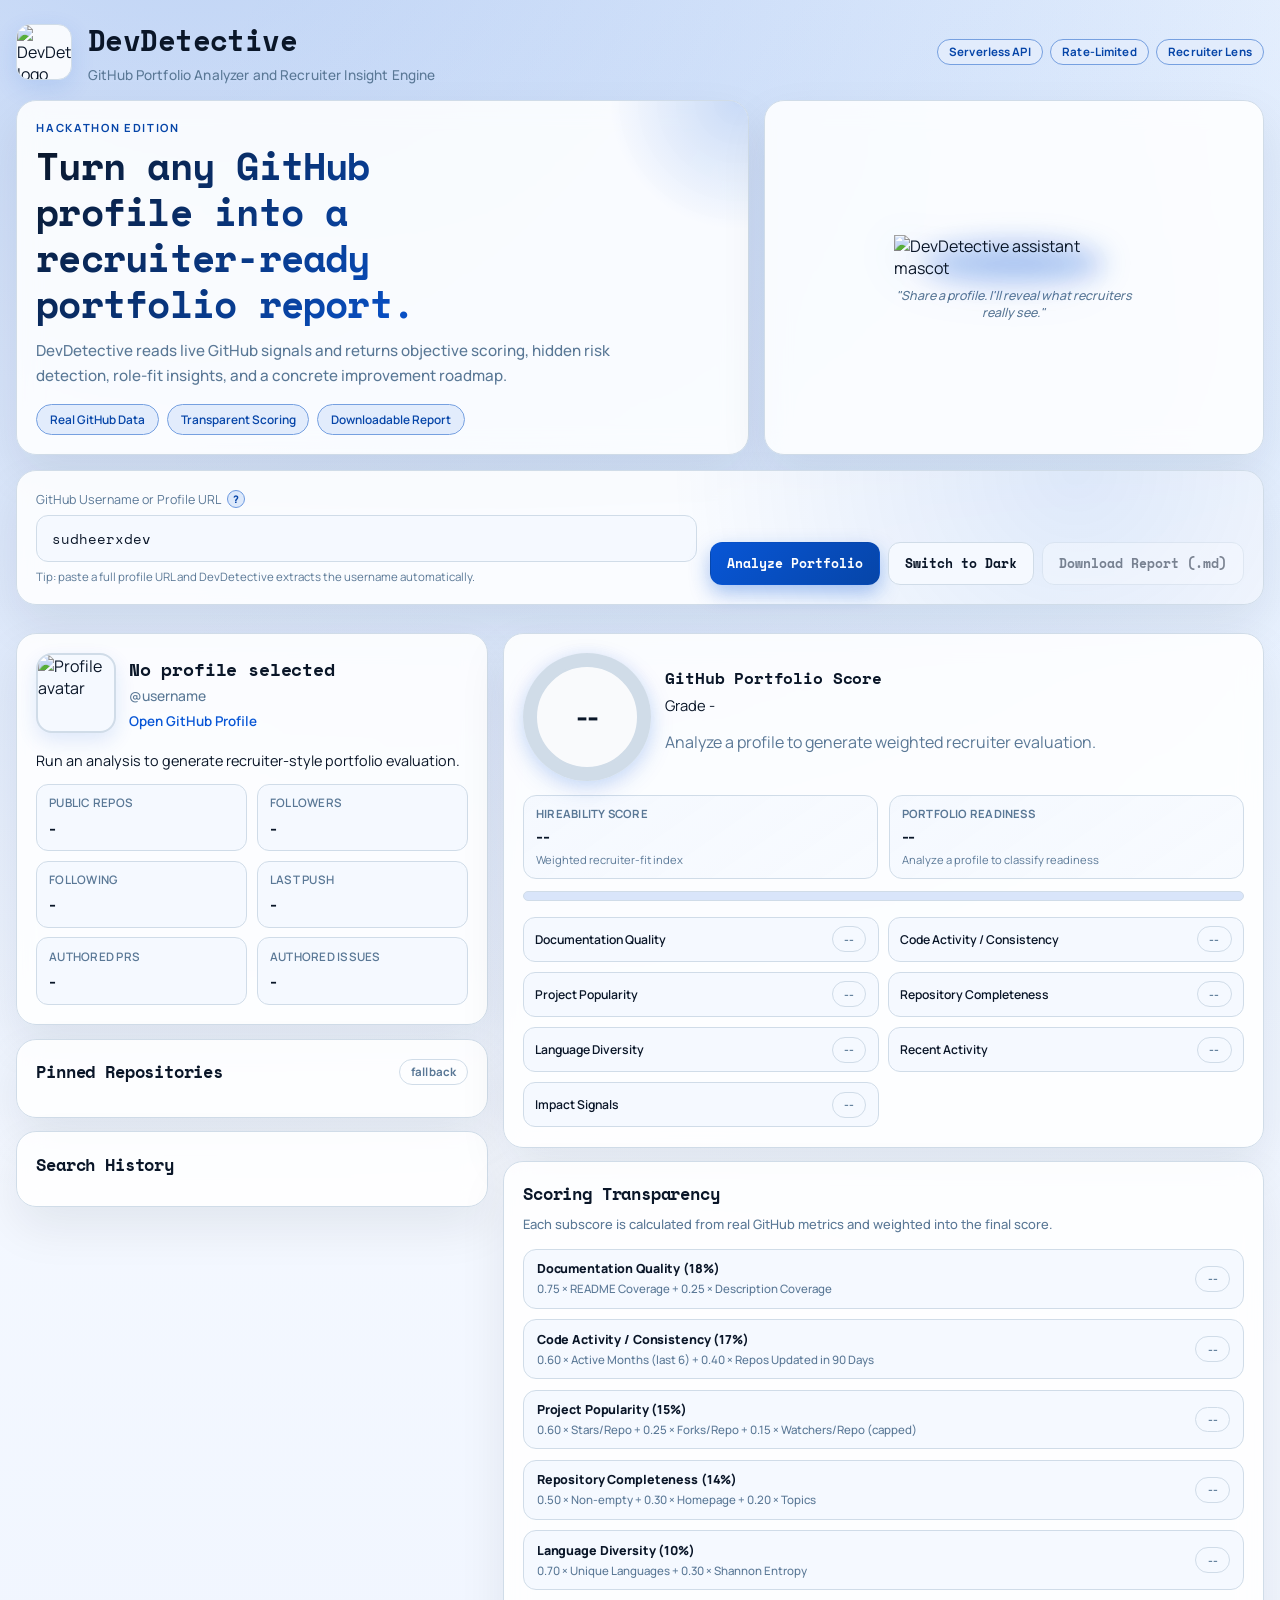
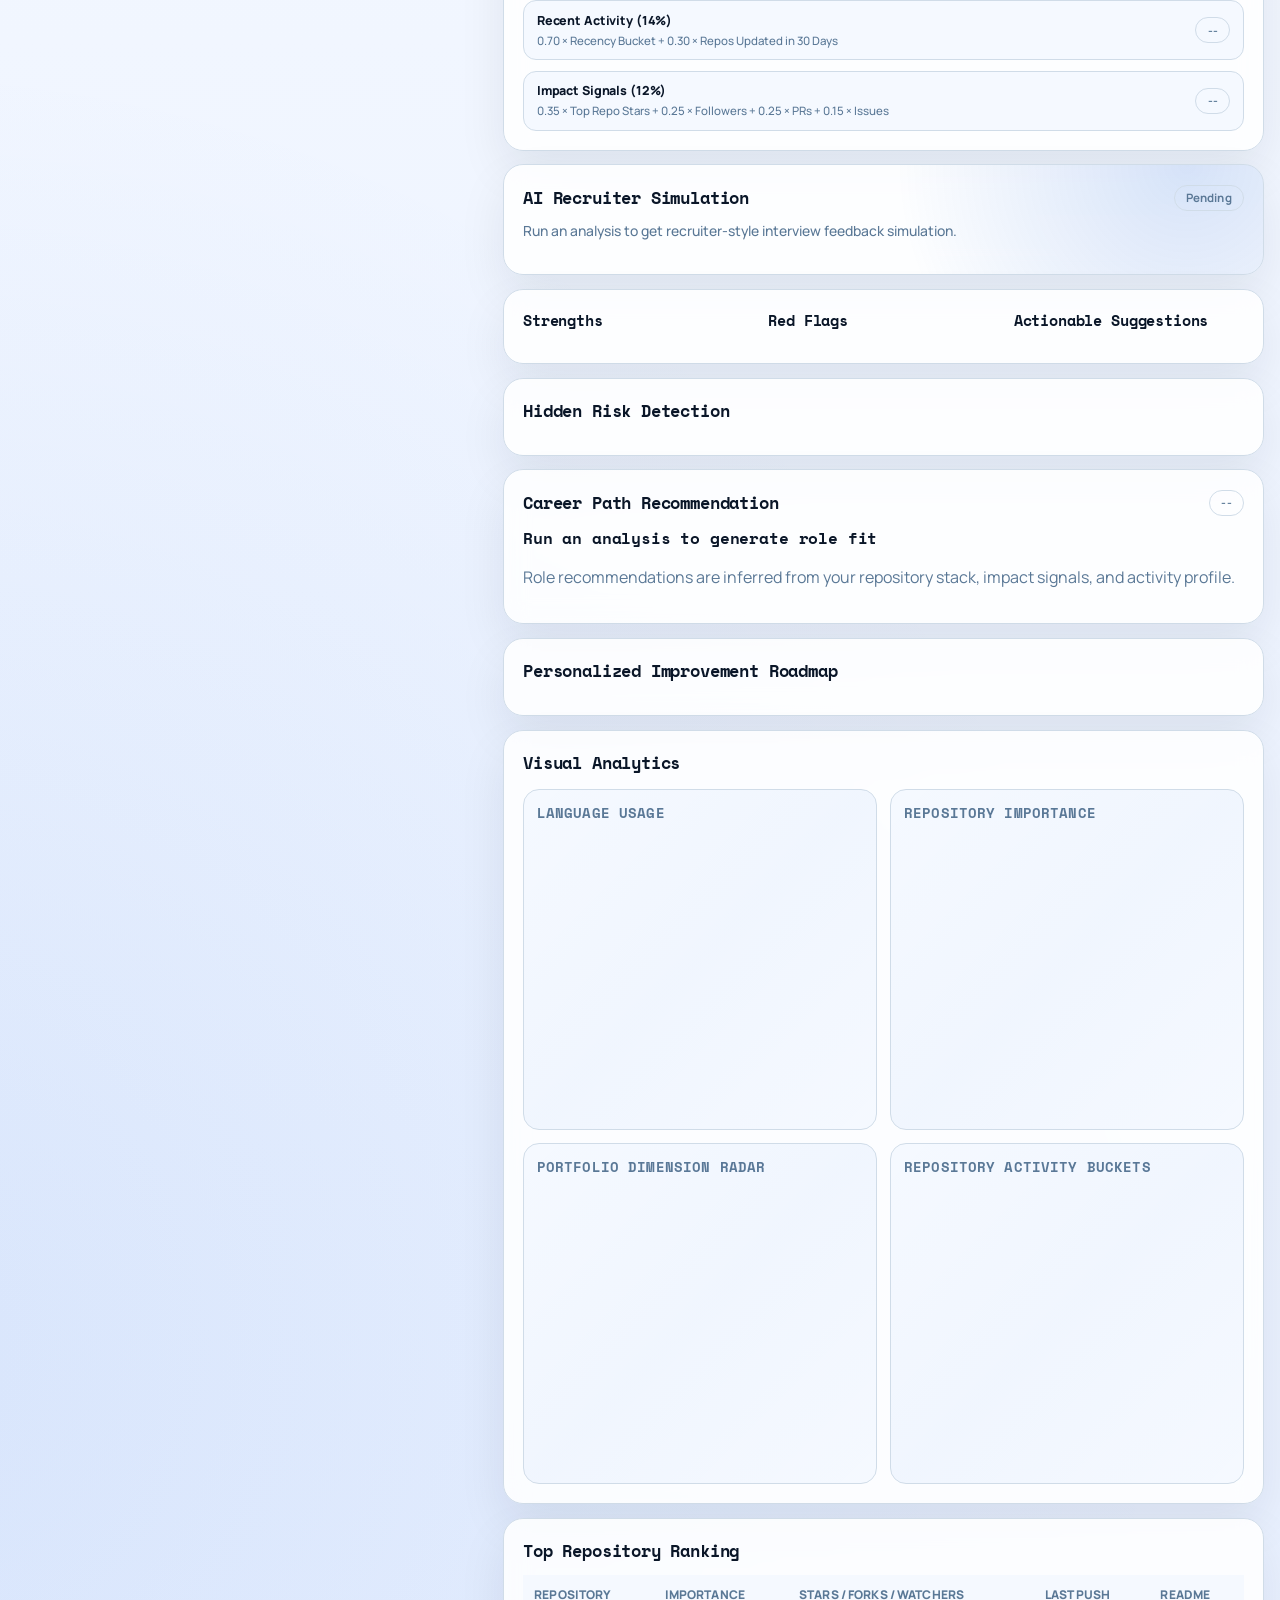
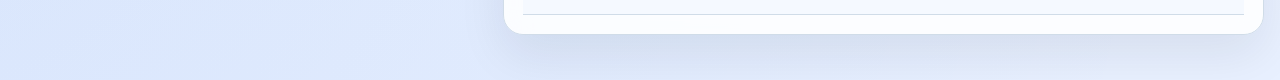
==== commit b9cae8a2: "added default username" ====
--- a/analyzer.html
+++ b/analyzer.html
@@ -93,6 +93,7 @@
                 <input
                     id="profileInput"
                     type="text"
+                    value="sudheerxdev"
                     placeholder="e.g. torvalds or https://github.com/torvalds"
                     autocomplete="off"
                 />
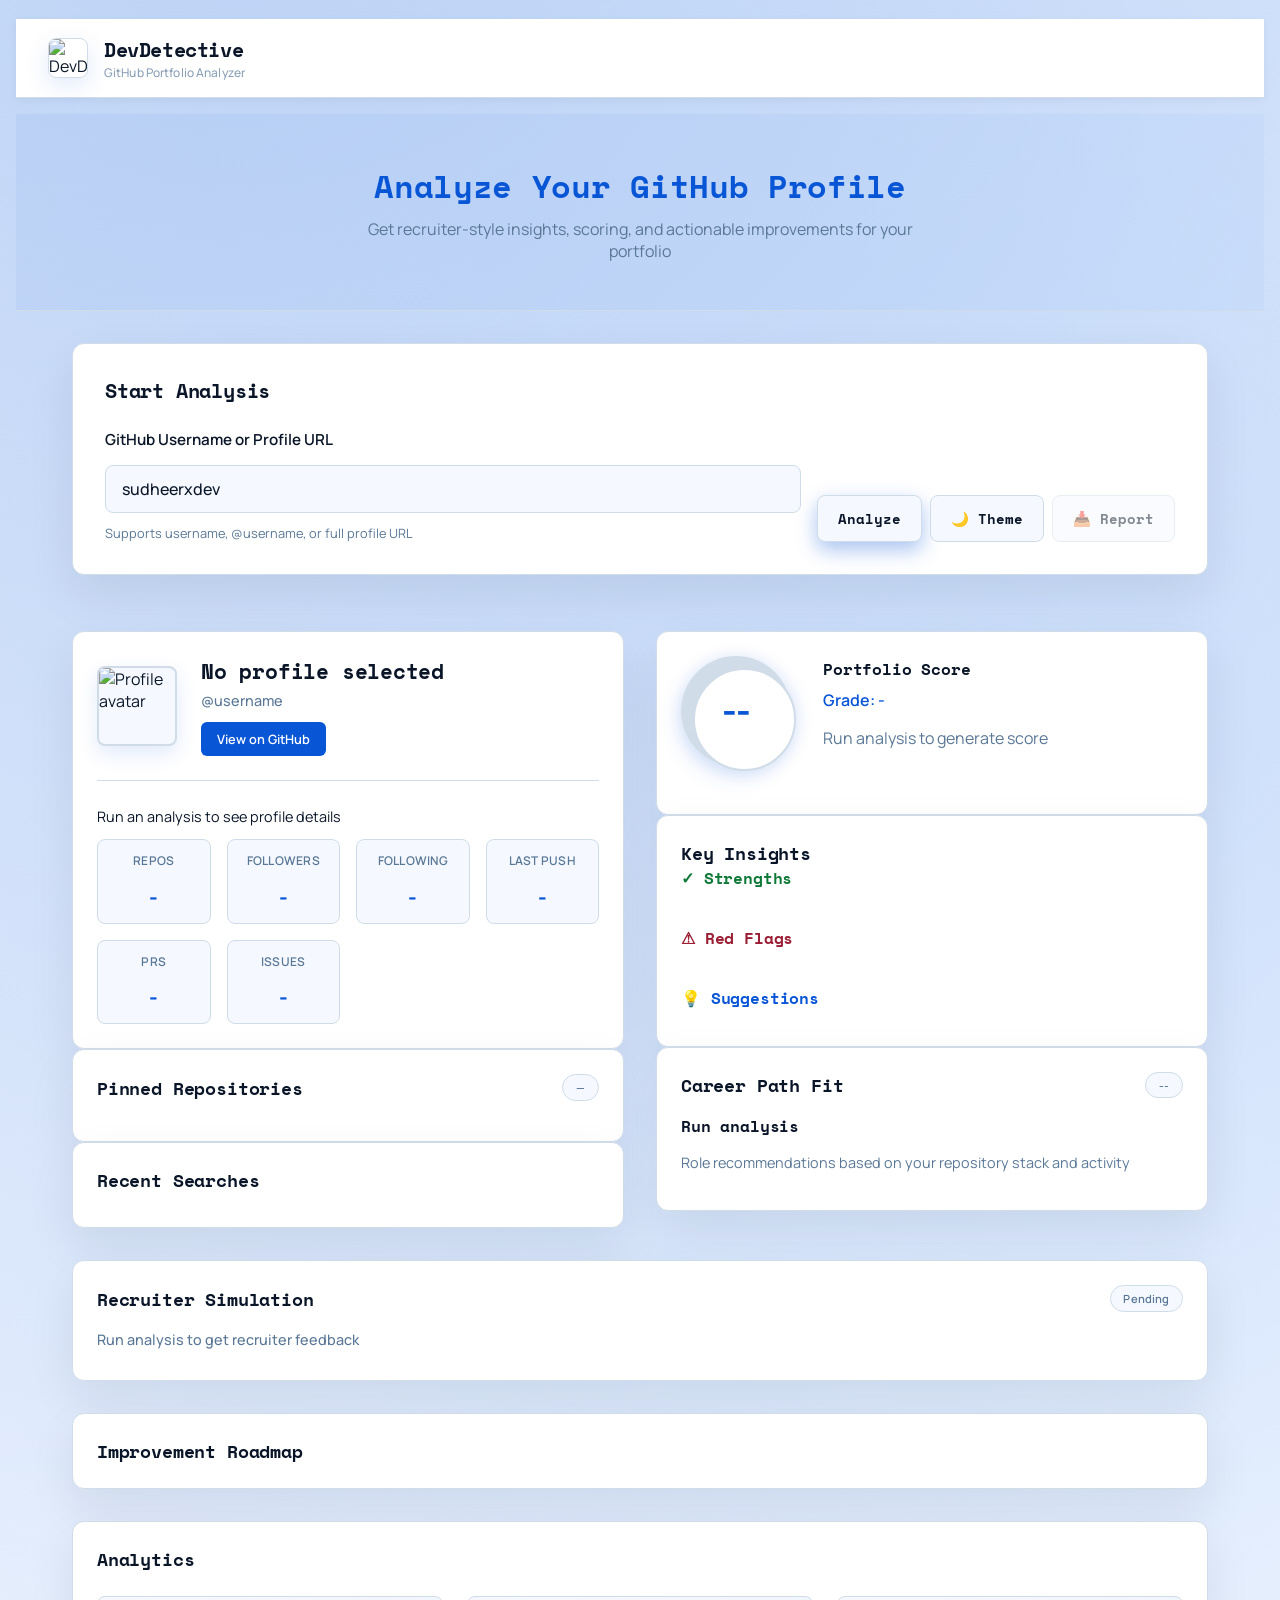
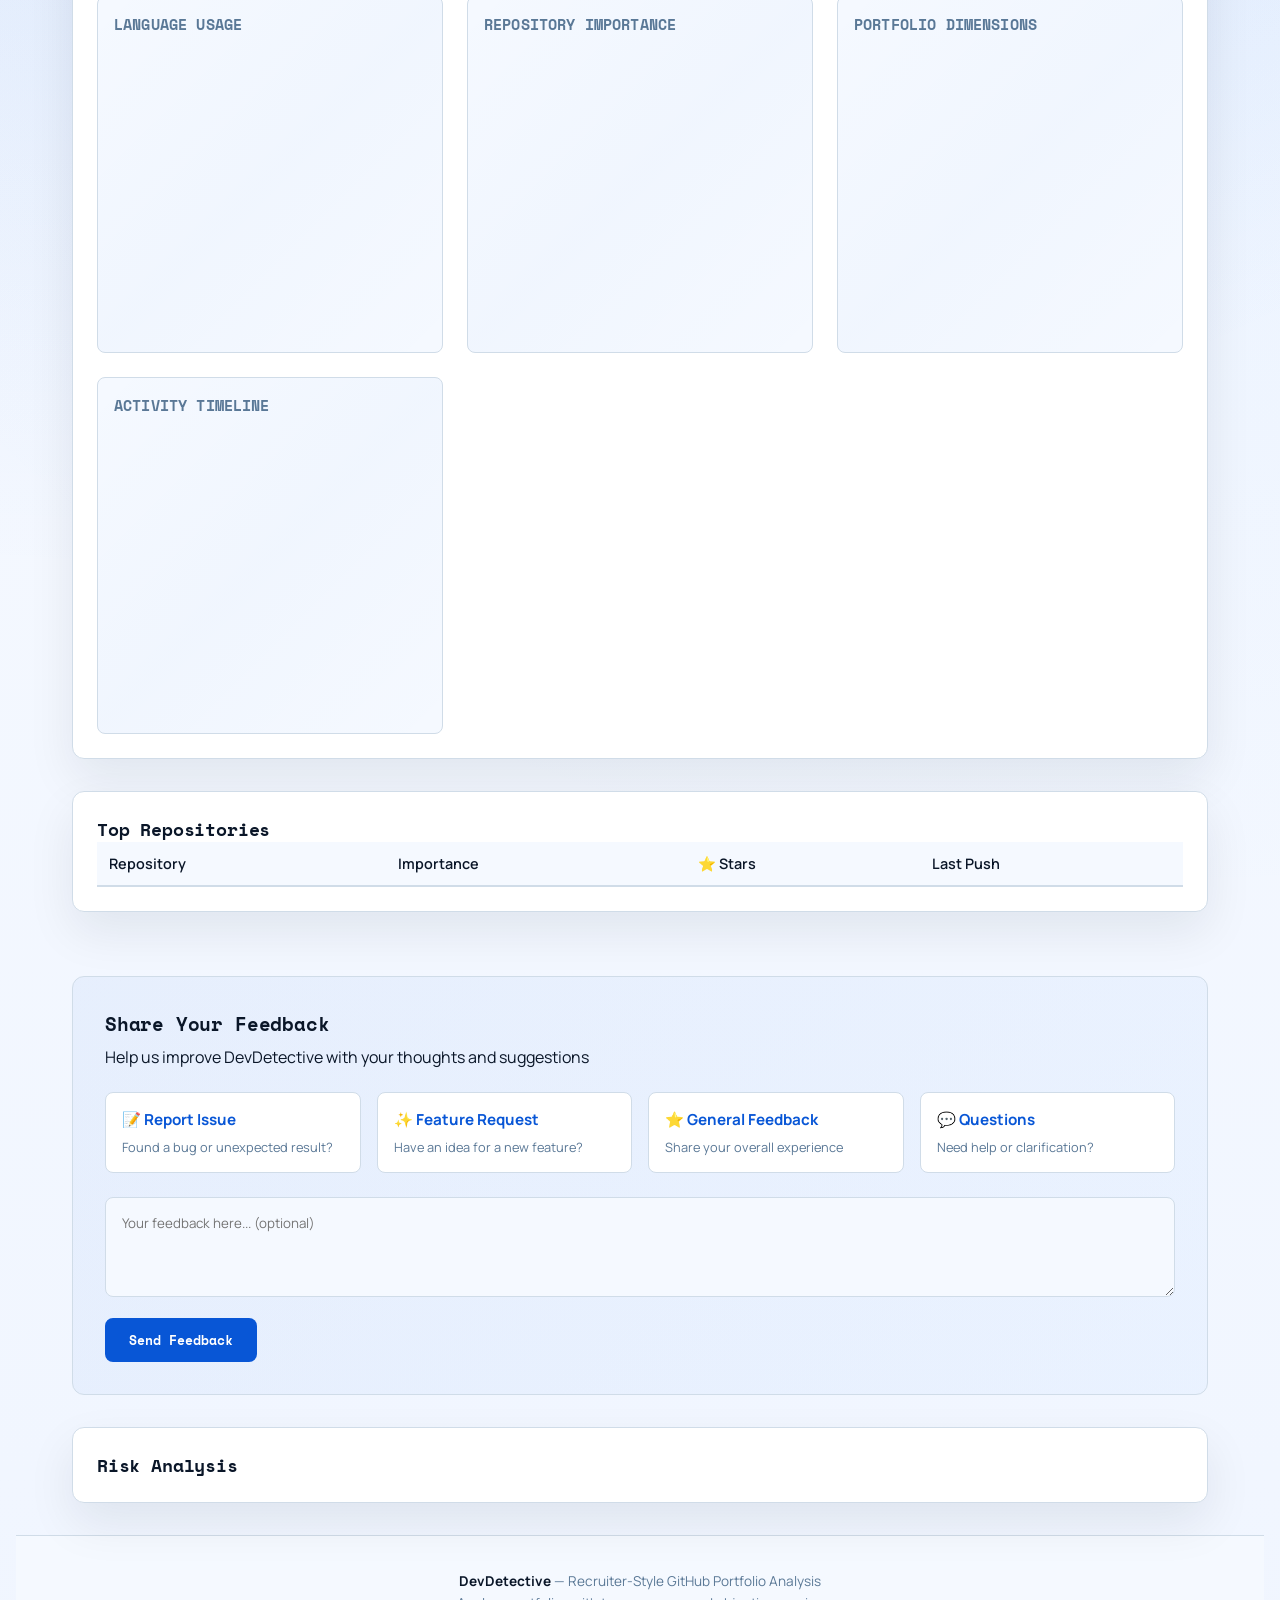
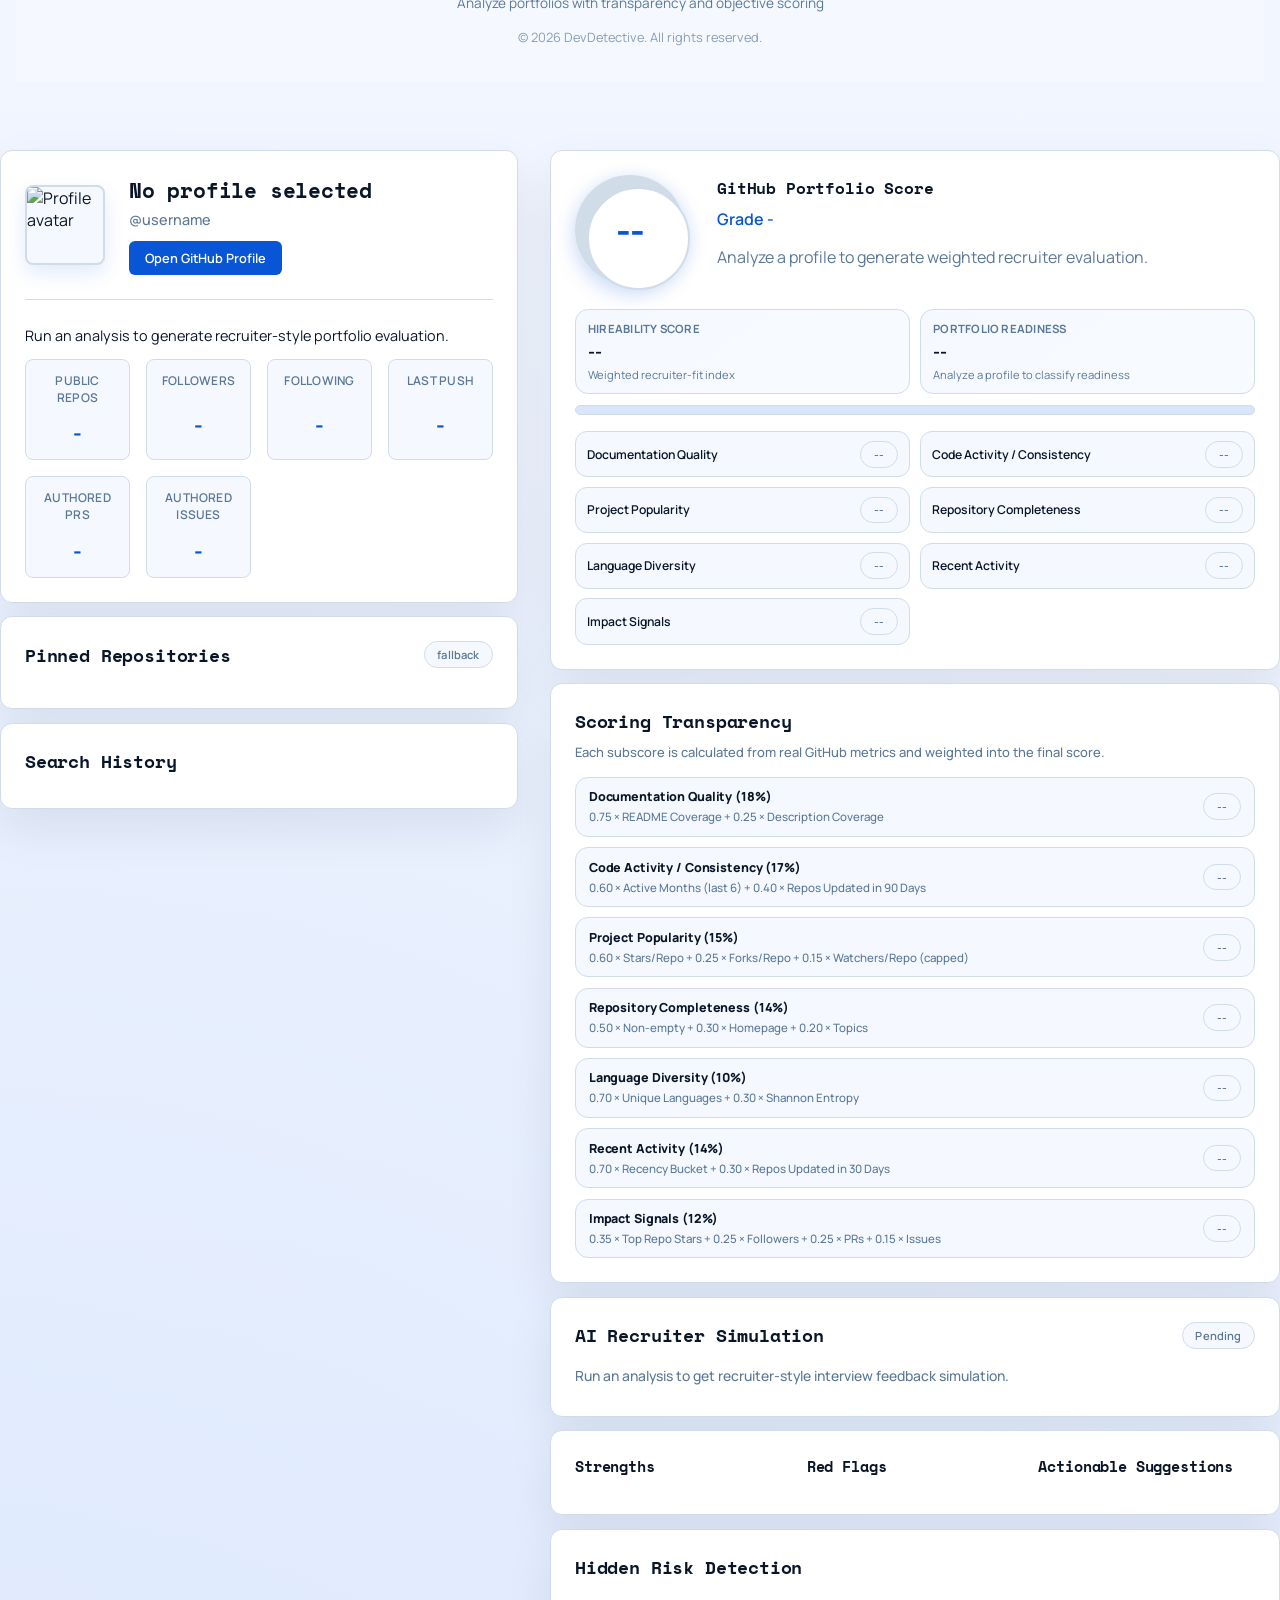
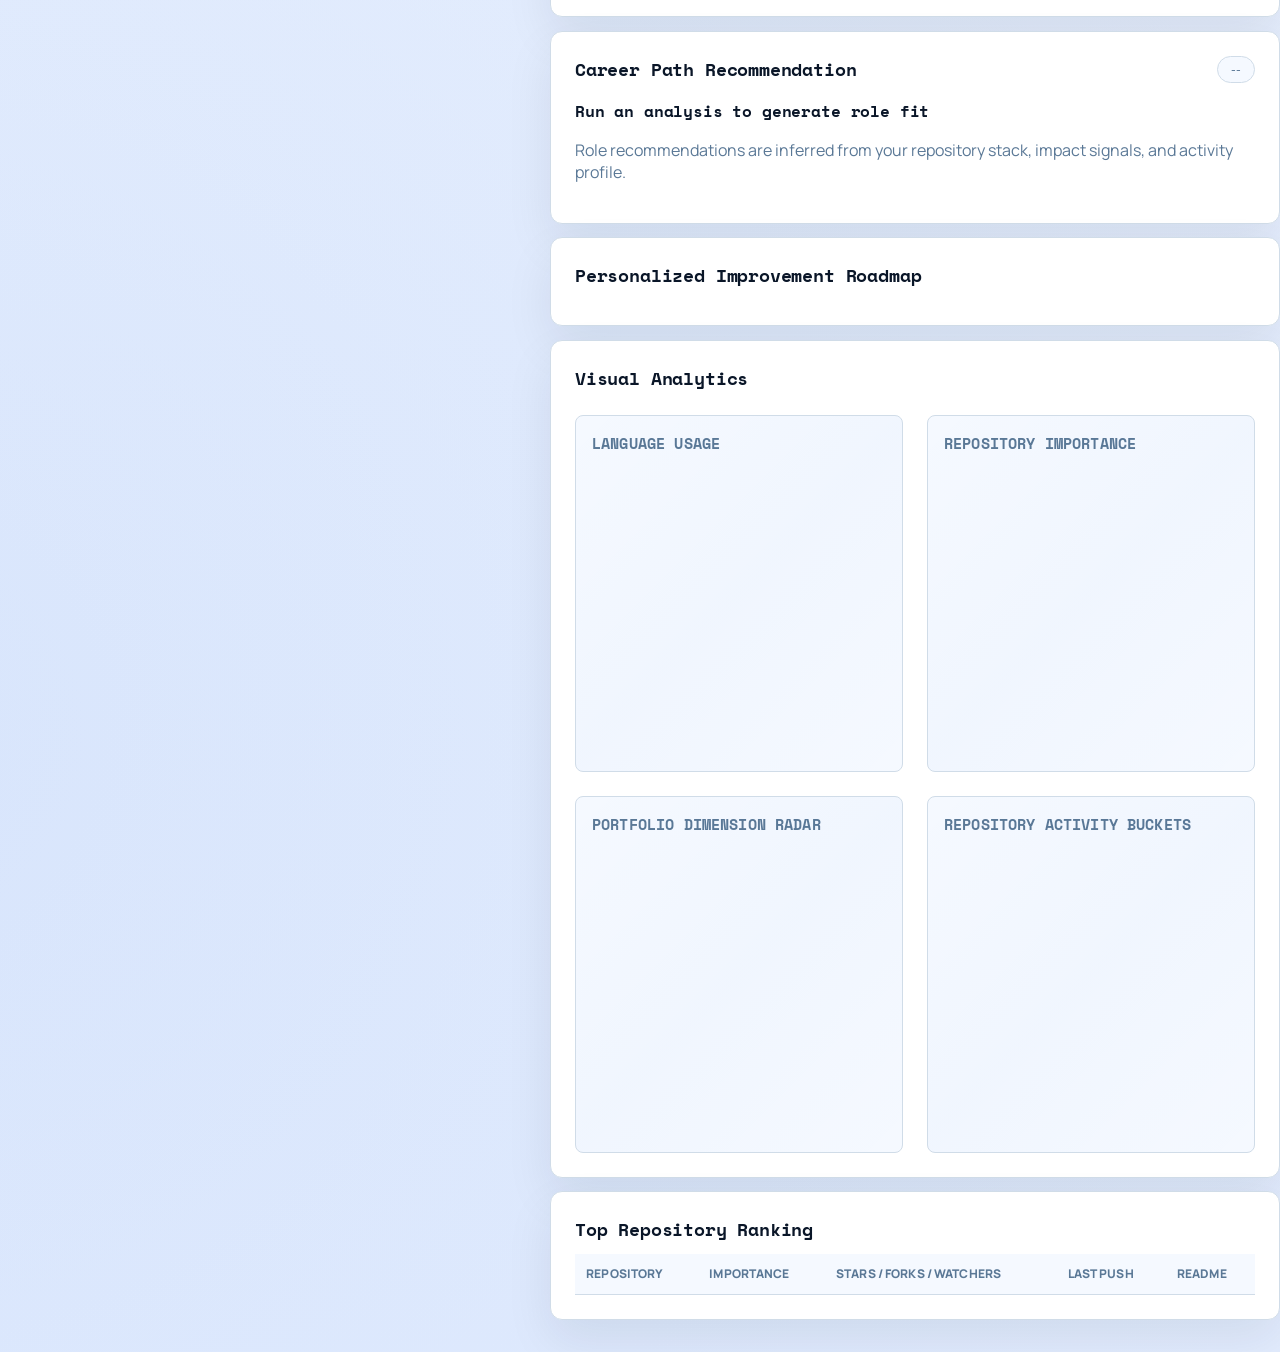
==== commit 2f4b6708: "added new anaylser page" ====
--- a/analyzer.html
+++ b/analyzer.html
@@ -31,6 +31,642 @@
     <script defer src="https://cdn.jsdelivr.net/npm/chart.js"></script>
     <link rel="stylesheet" href="style.css" />
 
+    <style>
+        /* Service Provider Site Styles */
+        .app-shell {
+            display: flex;
+            flex-direction: column;
+            min-height: 100vh;
+        }
+
+        .topbar {
+            background: var(--surface-solid);
+            border-bottom: 1px solid var(--border);
+            padding: 1rem 2rem;
+            position: sticky;
+            top: 0;
+            z-index: 100;
+            box-shadow: 0 2px 8px rgba(0, 0, 0, 0.05);
+        }
+
+        .topbar .brand {
+            display: flex;
+            align-items: center;
+            gap: 1rem;
+            text-decoration: none;
+            color: inherit;
+        }
+
+        .topbar .brand h1 {
+            margin: 0;
+            font-size: 1.25rem;
+        }
+
+        .topbar .brand p {
+            margin: 0;
+            font-size: 0.75rem;
+            opacity: 0.7;
+        }
+
+        .brand-logo {
+            width: 40px;
+            height: 40px;
+            border-radius: 8px;
+        }
+
+        .main-hero {
+            text-align: center;
+            padding: 3rem 2rem;
+            background: linear-gradient(135deg, rgba(8, 86, 214, 0.05), rgba(91, 163, 255, 0.05));
+            border-bottom: 1px solid var(--border);
+        }
+
+        .main-hero h1 {
+            font-size: 2rem;
+            margin: 0 0 0.5rem 0;
+            color: var(--accent);
+        }
+
+        .main-hero p {
+            font-size: 1rem;
+            color: var(--muted);
+            margin: 0;
+            max-width: 600px;
+            margin-left: auto;
+            margin-right: auto;
+        }
+
+        .analyzer-container {
+            max-width: 1200px;
+            margin: 0 auto;
+            padding: 2rem;
+            width: 100%;
+            flex: 1;
+        }
+
+        .input-section {
+            background: var(--surface-solid);
+            border: 1px solid var(--border);
+            border-radius: 12px;
+            padding: 2rem;
+            margin-bottom: 2rem;
+            box-shadow: var(--shadow);
+        }
+
+        .input-section h2 {
+            margin-top: 0;
+            margin-bottom: 1.5rem;
+            color: var(--text);
+            font-size: 1.25rem;
+        }
+
+        .analyzer-grid {
+            display: grid;
+            grid-template-columns: 1fr auto;
+            gap: 1rem;
+            align-items: flex-end;
+        }
+
+        .field {
+            margin: 0;
+        }
+
+        .field label {
+            display: block;
+            font-weight: 600;
+            margin-bottom: 0.5rem;
+            color: var(--text);
+            font-size: 0.95rem;
+        }
+
+        .field input {
+            width: 100%;
+            padding: 0.75rem 1rem;
+            border: 1px solid var(--border);
+            border-radius: 8px;
+            font-family: "Manrope", sans-serif;
+            font-size: 1rem;
+            background: var(--surface-soft);
+            color: var(--text);
+            transition: all 200ms ease;
+        }
+
+        .field input:focus {
+            outline: none;
+            border-color: var(--accent);
+            background: var(--surface-solid);
+            box-shadow: 0 0 0 3px var(--accent-glow);
+        }
+
+        .field .hint {
+            margin: 0.25rem 0 0 0;
+            font-size: 0.8rem;
+            color: var(--muted);
+        }
+
+        .button-group {
+            display: flex;
+            gap: 0.5rem;
+            flex-wrap: wrap;
+        }
+
+        .btn {
+            padding: 0.75rem 1.25rem;
+            border: none;
+            border-radius: 8px;
+            font-family: "Space Mono", monospace;
+            font-weight: 600;
+            font-size: 0.9rem;
+            cursor: pointer;
+            transition: all 200ms ease;
+            white-space: nowrap;
+        }
+
+        .btn-primary {
+            background: var(--accent);
+            color: white;
+        }
+
+        .btn-primary:hover {
+            background: var(--accent-strong);
+            transform: translateY(-2px);
+            box-shadow: 0 4px 12px rgba(8, 86, 214, 0.3);
+        }
+
+        .btn {
+            background: var(--surface-soft);
+            color: var(--text);
+            border: 1px solid var(--border);
+        }
+
+        .btn:hover:not(.btn-primary) {
+            background: var(--accent-soft);
+            color: white;
+            border-color: var(--accent-soft);
+        }
+
+        .btn:disabled {
+            opacity: 0.5;
+            cursor: not-allowed;
+        }
+
+        .status-stack {
+            margin-bottom: 1.5rem;
+        }
+
+        .status {
+            padding: 1rem;
+            border-radius: 8px;
+            display: flex;
+            align-items: center;
+            gap: 1rem;
+            font-weight: 500;
+            font-size: 0.95rem;
+        }
+
+        .status.hidden {
+            display: none;
+        }
+
+        .status-loading {
+            background: rgba(91, 163, 255, 0.1);
+            color: var(--accent);
+            border: 1px solid var(--accent-soft);
+        }
+
+        .status-success {
+            background: rgba(15, 121, 56, 0.1);
+            color: var(--good);
+            border: 1px solid var(--good);
+        }
+
+        .status-error {
+            background: rgba(155, 31, 52, 0.1);
+            color: var(--risk);
+            border: 1px solid var(--risk);
+        }
+
+        .status-warn {
+            background: rgba(157, 94, 0, 0.1);
+            color: var(--warn);
+            border: 1px solid var(--warn);
+        }
+
+        .spinner {
+            display: inline-block;
+            width: 18px;
+            height: 18px;
+            border: 2px solid currentColor;
+            border-right-color: transparent;
+            border-radius: 50%;
+            animation: spin 0.8s linear infinite;
+        }
+
+        @keyframes spin {
+            to { transform: rotate(360deg); }
+        }
+
+        .results-grid {
+            display: grid;
+            grid-template-columns: repeat(auto-fit, minmax(300px, 1fr));
+            gap: 2rem;
+            margin-bottom: 2rem;
+        }
+
+        .card {
+            background: var(--surface-solid);
+            border: 1px solid var(--border);
+            border-radius: 12px;
+            padding: 1.5rem;
+            box-shadow: var(--shadow);
+        }
+
+        .card.hidden {
+            display: none;
+        }
+
+        .score-card {
+            grid-column: 1 / -1;
+        }
+
+        .score-head {
+            display: flex;
+            gap: 2rem;
+            align-items: center;
+            margin-bottom: 1.5rem;
+        }
+
+        .score-ring {
+            width: 110px;
+            height: 110px;
+            min-width: 110px;
+            border-radius: 50%;
+            background: conic-gradient(var(--accent) 0deg calc(var(--score-value, 0) * 3.6deg), var(--border) 0deg);
+            display: flex;
+            align-items: center;
+            justify-content: center;
+            position: relative;
+            font-weight: 800;
+            color: var(--accent);
+        }
+
+        .score-ring::before {
+            content: '';
+            position: absolute;
+            width: 90%;
+            height: 90%;
+            border-radius: 50%;
+            background: var(--surface-solid);
+        }
+
+        .score-value {
+            position: relative;
+            z-index: 1;
+            font-size: 2.2rem;
+        }
+
+        .score-grade {
+            font-size: 1rem;
+            font-weight: 600;
+            color: var(--accent);
+            margin: 0.5rem 0;
+        }
+
+        .profile-card {
+            grid-column: 1 / -1;
+        }
+
+        .profile-header {
+            display: flex;
+            gap: 1.5rem;
+            margin-bottom: 1.5rem;
+            padding-bottom: 1.5rem;
+            border-bottom: 1px solid var(--border);
+        }
+
+        .avatar {
+            width: 80px;
+            height: 80px;
+            min-width: 80px;
+            border-radius: 8px;
+            object-fit: cover;
+        }
+
+        .profile-meta {
+            flex: 1;
+        }
+
+        .profile-meta h2 {
+            margin: 0 0 0.25rem 0;
+            font-size: 1.3rem;
+        }
+
+        .profile-meta p {
+            margin: 0 0 0.75rem 0;
+            color: var(--muted);
+            font-size: 0.9rem;
+        }
+
+        .profile-meta a {
+            display: inline-block;
+            padding: 0.5rem 1rem;
+            background: var(--accent);
+            color: white;
+            border-radius: 6px;
+            text-decoration: none;
+            font-size: 0.8rem;
+            font-weight: 600;
+        }
+
+        .stats-grid {
+            display: grid;
+            grid-template-columns: repeat(auto-fit, minmax(100px, 1fr));
+            gap: 1rem;
+        }
+
+        .stat-card {
+            background: var(--surface-soft);
+            padding: 0.75rem;
+            border-radius: 8px;
+            text-align: center;
+        }
+
+        .stat-card span {
+            display: block;
+            font-size: 0.75rem;
+            color: var(--muted);
+            margin-bottom: 0.5rem;
+        }
+
+        .stat-card strong {
+            display: block;
+            font-size: 1.3rem;
+            color: var(--accent);
+        }
+
+        .layout {
+            display: grid;
+            grid-template-columns: 1fr 1fr;
+            gap: 2rem;
+            margin-bottom: 2rem;
+        }
+
+        @media (max-width: 1024px) {
+            .layout {
+                grid-template-columns: 1fr;
+            }
+
+            .analyzer-grid {
+                grid-template-columns: 1fr;
+            }
+
+            .button-group {
+                flex-wrap: wrap;
+            }
+
+            .main-hero h1 {
+                font-size: 1.5rem;
+            }
+
+            .score-head {
+                flex-direction: column;
+                text-align: center;
+            }
+        }
+
+        .card-title-row {
+            display: flex;
+            justify-content: space-between;
+            align-items: center;
+            margin-bottom: 1rem;
+            gap: 1rem;
+        }
+
+        .section-title {
+            margin: 0;
+            font-size: 1.1rem;
+            color: var(--text);
+            font-weight: 700;
+        }
+
+        .chip {
+            display: inline-block;
+            padding: 0.3rem 0.8rem;
+            border-radius: 20px;
+            font-size: 0.7rem;
+            font-weight: 600;
+            white-space: nowrap;
+        }
+
+        .chip-neutral {
+            background: var(--surface-soft);
+            color: var(--muted);
+        }
+
+        .item-list {
+            list-style: none;
+            padding: 0;
+            margin: 0;
+        }
+
+        .item-list li {
+            padding: 0.6rem 0;
+            border-bottom: 1px solid var(--border);
+            color: var(--muted);
+            font-size: 0.9rem;
+        }
+
+        .item-list li:last-child {
+            border-bottom: none;
+        }
+
+        .feedback-section {
+            background: linear-gradient(135deg, rgba(8, 86, 214, 0.05), rgba(91, 163, 255, 0.05));
+            border: 1px solid var(--border);
+            border-radius: 12px;
+            padding: 2rem;
+            grid-column: 1 / -1;
+            margin-top: 2rem;
+        }
+
+        .feedback-section h2 {
+            margin-top: 0;
+            margin-bottom: 0.5rem;
+            color: var(--text);
+            font-size: 1.2rem;
+        }
+
+        .feedback-section p {
+            margin: 0;
+        }
+
+        .feedback-grid {
+            display: grid;
+            grid-template-columns: repeat(auto-fit, minmax(200px, 1fr));
+            gap: 1rem;
+            margin: 1.5rem 0;
+        }
+
+        .feedback-card {
+            background: var(--surface-solid);
+            border: 1px solid var(--border);
+            border-radius: 8px;
+            padding: 1rem;
+            cursor: pointer;
+            transition: all 200ms ease;
+        }
+
+        .feedback-card:hover {
+            border-color: var(--accent);
+            box-shadow: 0 4px 12px rgba(8, 86, 214, 0.1);
+            transform: translateY(-2px);
+        }
+
+        .feedback-card strong {
+            display: block;
+            margin-bottom: 0.5rem;
+            color: var(--accent);
+            font-size: 0.95rem;
+        }
+
+        .feedback-card p {
+            margin: 0;
+            font-size: 0.8rem;
+            color: var(--muted);
+        }
+
+        .history-list {
+            display: flex;
+            flex-direction: column;
+            gap: 0.5rem;
+        }
+
+        .history-item {
+            padding: 0.75rem;
+            background: var(--surface-soft);
+            border-radius: 6px;
+            cursor: pointer;
+            transition: all 200ms ease;
+            color: var(--text);
+            border: 1px solid transparent;
+            font-size: 0.9rem;
+        }
+
+        .history-item:hover {
+            background: var(--accent-soft);
+            color: white;
+        }
+
+        .chart-grid {
+            display: grid;
+            grid-template-columns: repeat(auto-fit, minmax(280px, 1fr));
+            gap: 1.5rem;
+            margin-top: 1.5rem;
+        }
+
+        .chart-panel {
+            background: var(--surface-soft);
+            padding: 1rem;
+            border-radius: 8px;
+        }
+
+        .chart-panel h3 {
+            margin: 0 0 1rem 0;
+            font-size: 0.95rem;
+        }
+
+        .chart-panel canvas {
+            max-width: 100%;
+        }
+
+        .skeleton-panel {
+            display: grid;
+            gap: 2rem;
+        }
+
+        .skeleton-panel.hidden {
+            display: none;
+        }
+
+        .skeleton-card {
+            background: var(--surface-solid);
+            border: 1px solid var(--border);
+            border-radius: 12px;
+            padding: 1.5rem;
+            animation: pulse 1.5s ease-in-out infinite;
+        }
+
+        .skeleton-line {
+            height: 12px;
+            background: var(--surface-soft);
+            border-radius: 6px;
+            margin-bottom: 0.75rem;
+        }
+
+        .skeleton-line-lg {
+            height: 24px;
+            margin-bottom: 1rem;
+        }
+
+        .skeleton-line-sm {
+            width: 50%;
+        }
+
+        @keyframes pulse {
+            0%, 100% { opacity: 1; }
+            50% { opacity: 0.5; }
+        }
+
+        footer {
+            background: var(--surface-soft);
+            border-top: 1px solid var(--border);
+            padding: 2rem;
+            text-align: center;
+            color: var(--muted);
+            margin-top: auto;
+            font-size: 0.85rem;
+        }
+
+        footer p {
+            margin: 0.25rem 0;
+        }
+
+        footer strong {
+            color: var(--text);
+        }
+
+        textarea {
+            font-family: "Manrope", sans-serif;
+        }
+
+        table {
+            width: 100%;
+            border-collapse: collapse;
+        }
+
+        table thead {
+            background: var(--surface-soft);
+        }
+
+        table th {
+            text-align: left;
+            padding: 0.75rem;
+            font-weight: 600;
+            border-bottom: 2px solid var(--border);
+            font-size: 0.9rem;
+        }
+
+        table td {
+            padding: 0.75rem;
+            border-bottom: 1px solid var(--border);
+            font-size: 0.9rem;
+        }
+
+        table tbody tr:hover {
+            background: var(--surface-soft);
+        }
+    </style>
+
     <script>
         if ("serviceWorker" in navigator) {
             window.addEventListener("load", () => {
@@ -43,72 +679,267 @@
 </head>
 <body>
 <div class="app-shell">
+    <!-- Header -->
     <header class="topbar">
         <div class="brand">
             <a href="index.html" style="display: flex; align-items: center; gap: 1rem; text-decoration: none; color: inherit;">
                 <img src="Images/logo.png" alt="DevDetective logo" class="brand-logo" />
                 <div>
                     <h1>DevDetective</h1>
-                    <p>GitHub Portfolio Analyzer and Recruiter Insight Engine</p>
+                    <p>GitHub Portfolio Analyzer</p>
                 </div>
             </a>
         </div>
-        <div class="topbar-pills">
-            <span class="top-pill">Serverless API</span>
-            <span class="top-pill">Rate-Limited</span>
-            <span class="top-pill">Recruiter Lens</span>
+    </header>
+
+    <!-- Hero Section -->
+    <div class="main-hero">
+        <h1>Analyze Your GitHub Profile</h1>
+        <p>Get recruiter-style insights, scoring, and actionable improvements for your portfolio</p>
+    </div>
+
+    <!-- Main Content -->
+    <div class="analyzer-container">
+        <!-- Analyzer Input Section -->
+        <section class="input-section">
+            <h2>Start Analysis</h2>
+            <div class="analyzer-grid">
+                <div class="field">
+                    <label for="profileInput">GitHub Username or Profile URL</label>
+                    <input
+                        id="profileInput"
+                        type="text"
+                        value="sudheerxdev"
+                        placeholder="e.g. torvalds or https://github.com/torvalds"
+                        autocomplete="off"
+                    />
+                    <p class="hint">Supports username, @username, or full profile URL</p>
+                </div>
+                <div class="button-group">
+                    <button id="analyzeBtn" class="btn btn-primary">Analyze</button>
+                    <button id="themeToggleBtn" class="btn">🌙 Theme</button>
+                    <button id="downloadReportBtn" class="btn" disabled>📥 Report</button>
+                </div>
+            </div>
+        </section>
+
+        <!-- Status Messages -->
+        <section class="status-stack">
+            <div id="loadingState" class="status status-loading hidden" aria-live="polite">
+                <span class="spinner" aria-hidden="true"></span>
+                <span id="loadingText">Analyzing profile...</span>
+            </div>
+            <div id="successBanner" class="status status-success hidden" aria-live="polite"></div>
+            <div id="errorBanner" class="status status-error hidden" role="alert" aria-live="assertive"></div>
+            <div id="rateLimitBanner" class="status status-warn hidden" role="alert" aria-live="polite"></div>
+        </section>
+
+        <!-- Skeleton Loading -->
+        <section id="skeletonPanel" class="skeleton-panel hidden" aria-hidden="true">
+            <div class="skeleton-card">
+                <div class="skeleton-line skeleton-line-lg"></div>
+                <div class="skeleton-line"></div>
+                <div class="skeleton-line"></div>
+            </div>
+            <div class="skeleton-card">
+                <div class="skeleton-line skeleton-line-lg"></div>
+                <div class="skeleton-line"></div>
+            </div>
+        </section>
+
+        <!-- Results Layout -->
+        <main class="layout">
+            <!-- Left Column: Profile Info -->
+            <section>
+                <!-- Profile Card -->
+                <article class="card profile-card">
+                    <div class="profile-header">
+                        <img id="avatarImg" class="avatar" src="Images/logo.png" alt="Profile avatar" />
+                        <div class="profile-meta">
+                            <h2 id="profileName">No profile selected</h2>
+                            <p id="profileHandle" class="muted">@username</p>
+                            <a id="profileLink" href="#" target="_blank" rel="noopener noreferrer">View on GitHub</a>
+                        </div>
+                    </div>
+                    <p id="profileBio" class="muted">Run an analysis to see profile details</p>
+                    <div class="stats-grid">
+                        <div class="stat-card"><span>Repos</span><strong id="statRepos">-</strong></div>
+                        <div class="stat-card"><span>Followers</span><strong id="statFollowers">-</strong></div>
+                        <div class="stat-card"><span>Following</span><strong id="statFollowing">-</strong></div>
+                        <div class="stat-card"><span>Last Push</span><strong id="statLastPush">-</strong></div>
+                        <div class="stat-card"><span>PRs</span><strong id="statPrCount">-</strong></div>
+                        <div class="stat-card"><span>Issues</span><strong id="statIssueCount">-</strong></div>
+                    </div>
+                </article>
+
+                <!-- Pinned Repositories -->
+                <article class="card">
+                    <div class="card-title-row">
+                        <h2 class="section-title">Pinned Repositories</h2>
+                        <span id="pinnedSourceBadge" class="chip chip-neutral">—</span>
+                    </div>
+                    <ul id="pinnedReposList" class="item-list"></ul>
+                </article>
+
+                <!-- Search History -->
+                <article class="card">
+                    <h2 class="section-title">Recent Searches</h2>
+                    <div id="historyList" class="history-list"></div>
+                </article>
+            </section>
+
+            <!-- Right Column: Score & Insights -->
+            <section>
+                <!-- Overall Score -->
+                <article class="card score-card">
+                    <div class="score-head">
+                        <div id="overallScoreRing" class="score-ring" style="--score-value:0;">
+                            <span id="overallScore" class="score-value">--</span>
+                        </div>
+                        <div>
+                            <h2 class="section-title">Portfolio Score</h2>
+                            <p id="scoreGrade" class="score-grade">Grade: -</p>
+                            <p id="scoreSummary" class="muted">Run analysis to generate score</p>
+                        </div>
+                    </div>
+                </article>
+
+                <!-- Insights -->
+                <article class="card insights-card">
+                    <h2 class="section-title">Key Insights</h2>
+                    <div style="display: grid; gap: 1.5rem;">
+                        <div>
+                            <h3 style="font-size: 1rem; margin: 0 0 0.75rem 0; color: var(--good);">✓ Strengths</h3>
+                            <ul id="strengthsList" class="item-list"></ul>
+                        </div>
+                        <div>
+                            <h3 style="font-size: 1rem; margin: 0 0 0.75rem 0; color: var(--risk);">⚠ Red Flags</h3>
+                            <ul id="redFlagsList" class="item-list"></ul>
+                        </div>
+                        <div>
+                            <h3 style="font-size: 1rem; margin: 0 0 0.75rem 0; color: var(--accent);">💡 Suggestions</h3>
+                            <ul id="suggestionsList" class="item-list"></ul>
+                        </div>
+                    </div>
+                </article>
+
+                <!-- Career Path -->
+                <article class="card">
+                    <div class="card-title-row">
+                        <h2 class="section-title">Career Path Fit</h2>
+                        <span id="careerConfidence" class="chip chip-neutral">--</span>
+                    </div>
+                    <h3 id="careerPathTitle" style="margin: 0 0 0.5rem 0; font-size: 1rem;">Run analysis</h3>
+                    <p id="careerPathSummary" class="muted" style="font-size: 0.9rem;">Role recommendations based on your repository stack and activity</p>
+                    <ul id="careerSkillsList" class="item-list"></ul>
+                </article>
+            </section>
+        </main>
+
+        <!-- Detailed Sections (Below Main Layout) -->
+        <div style="display: grid; gap: 2rem;">
+            <!-- Recruiter Simulation -->
+            <article class="card">
+                <div class="card-title-row">
+                    <h2 class="section-title">Recruiter Simulation</h2>
+                    <span id="aiRecruiterVerdict" class="chip chip-neutral">Pending</span>
+                </div>
+                <p id="aiRecruiterSummary" class="muted" style="font-size: 0.9rem;">Run analysis to get recruiter feedback</p>
+                <ul id="aiRecruiterSignals" class="item-list"></ul>
+            </article>
+
+            <!-- Improvement Roadmap -->
+            <article class="card">
+                <h2 class="section-title">Improvement Roadmap</h2>
+                <ol id="roadmapList" class="item-list" style="list-style: decimal; padding-left: 1.5rem;"></ol>
+            </article>
+
+            <!-- Analytics Charts -->
+            <article class="card">
+                <h2 class="section-title">Analytics</h2>
+                <div class="chart-grid">
+                    <div class="chart-panel">
+                        <h3>Language Usage</h3>
+                        <canvas id="languageChart"></canvas>
+                    </div>
+                    <div class="chart-panel">
+                        <h3>Repository Importance</h3>
+                        <canvas id="importanceChart"></canvas>
+                    </div>
+                    <div class="chart-panel">
+                        <h3>Portfolio Dimensions</h3>
+                        <canvas id="subscoreRadarChart"></canvas>
+                    </div>
+                    <div class="chart-panel">
+                        <h3>Activity Timeline</h3>
+                        <canvas id="activityChart"></canvas>
+                    </div>
+                </div>
+            </article>
+
+            <!-- Repository Ranking -->
+            <article class="card">
+                <h2 class="section-title">Top Repositories</h2>
+                <div style="overflow-x: auto;">
+                    <table>
+                        <thead>
+                        <tr>
+                            <th>Repository</th>
+                            <th>Importance</th>
+                            <th>⭐ Stars</th>
+                            <th>Last Push</th>
+                        </tr>
+                        </thead>
+                        <tbody id="repoRankingTable"></tbody>
+                    </table>
+                </div>
+            </article>
+
+            <!-- Feedback Section -->
+            <section class="feedback-section">
+                <h2>Share Your Feedback</h2>
+                <p>Help us improve DevDetective with your thoughts and suggestions</p>
+                <div class="feedback-grid">
+                    <div class="feedback-card">
+                        <strong>📝 Report Issue</strong>
+                        <p>Found a bug or unexpected result?</p>
+                    </div>
+                    <div class="feedback-card">
+                        <strong>✨ Feature Request</strong>
+                        <p>Have an idea for a new feature?</p>
+                    </div>
+                    <div class="feedback-card">
+                        <strong>⭐ General Feedback</strong>
+                        <p>Share your overall experience</p>
+                    </div>
+                    <div class="feedback-card">
+                        <strong>💬 Questions</strong>
+                        <p>Need help or clarification?</p>
+                    </div>
+                </div>
+                <div style="margin-top: 1.5rem;">
+                    <textarea placeholder="Your feedback here... (optional)" style="width: 100%; padding: 1rem; border: 1px solid var(--border); border-radius: 8px; font-family: Manrope; resize: vertical; min-height: 100px; background: var(--surface-soft); color: var(--text);"></textarea>
+                    <button style="margin-top: 1rem; padding: 0.75rem 1.5rem; background: var(--accent); color: white; border: none; border-radius: 8px; cursor: pointer; font-weight: 600; transition: all 200ms ease; font-family: Space Mono;" onmouseover="this.style.background='var(--accent-strong)'; this.style.transform='translateY(-2px)'" onmouseout="this.style.background='var(--accent)'; this.style.transform='translateY(0)'">Send Feedback</button>
+                </div>
+            </section>
+
+            <!-- Hidden Risk Detection -->
+            <article class="card">
+                <h2 class="section-title">Risk Analysis</h2>
+                <ul id="hiddenRisksList" class="item-list"></ul>
+            </article>
         </div>
-    </header>
-
-    <section class="hero-shell">
-        <article class="hero-copy card">
-            <p class="eyebrow">Hackathon Edition</p>
-            <h2>Turn any GitHub profile into a recruiter-ready portfolio report.</h2>
-            <p class="hero-subtitle">
-                DevDetective reads live GitHub signals and returns objective scoring, hidden risk detection,
-                role-fit insights, and a concrete improvement roadmap.
-            </p>
-            <div class="hero-points">
-                <span class="hero-chip">Real GitHub Data</span>
-                <span class="hero-chip">Transparent Scoring</span>
-                <span class="hero-chip">Downloadable Report</span>
-            </div>
-        </article>
-        <aside class="hero-mascot card">
-            <div class="mascot-wrap">
-                <img src="Images/mascot-detective.svg" alt="DevDetective assistant mascot" class="mascot-art" />
-                <div class="mascot-glow" aria-hidden="true"></div>
-            </div>
-            <p class="mascot-line">"Share a profile. I'll reveal what recruiters really see."</p>
-        </aside>
-    </section>
-
-    <section class="card controls-card">
-        <div class="controls-grid">
-            <div class="field">
-                <label for="profileInput">
-                    GitHub Username or Profile URL
-                    <span class="tooltip" data-tooltip="Supports username, @username, or full https://github.com/username URL.">?</span>
-                </label>
-                <input
-                    id="profileInput"
-                    type="text"
-                    value="sudheerxdev"
-                    placeholder="e.g. torvalds or https://github.com/torvalds"
-                    autocomplete="off"
-                />
-                <p class="hint">
-                    Tip: paste a full profile URL and DevDetective extracts the username automatically.
-                </p>
-            </div>
-
-            <div class="button-group">
-                <button id="analyzeBtn" class="btn btn-primary">Analyze Portfolio</button>
-                <button id="themeToggleBtn" class="btn">Switch to Dark</button>
-                <button id="downloadReportBtn" class="btn" disabled>Download Report (.md)</button>
-            </div>
-        </div>
-    </section>
+    </div>
+
+    <!-- Footer -->
+    <footer>
+        <p><strong>DevDetective</strong> — Recruiter-Style GitHub Portfolio Analysis</p>
+        <p>Analyze portfolios with transparency and objective scoring</p>
+        <p style="margin-top: 1rem; font-size: 0.8rem; opacity: 0.7;">© 2026 DevDetective. All rights reserved.</p>
+    </footer>
+</div>
+
+<script type="module" src="src/main.js"></script>
 
     <section class="status-stack">
         <div id="loadingState" class="status status-loading hidden" aria-live="polite">
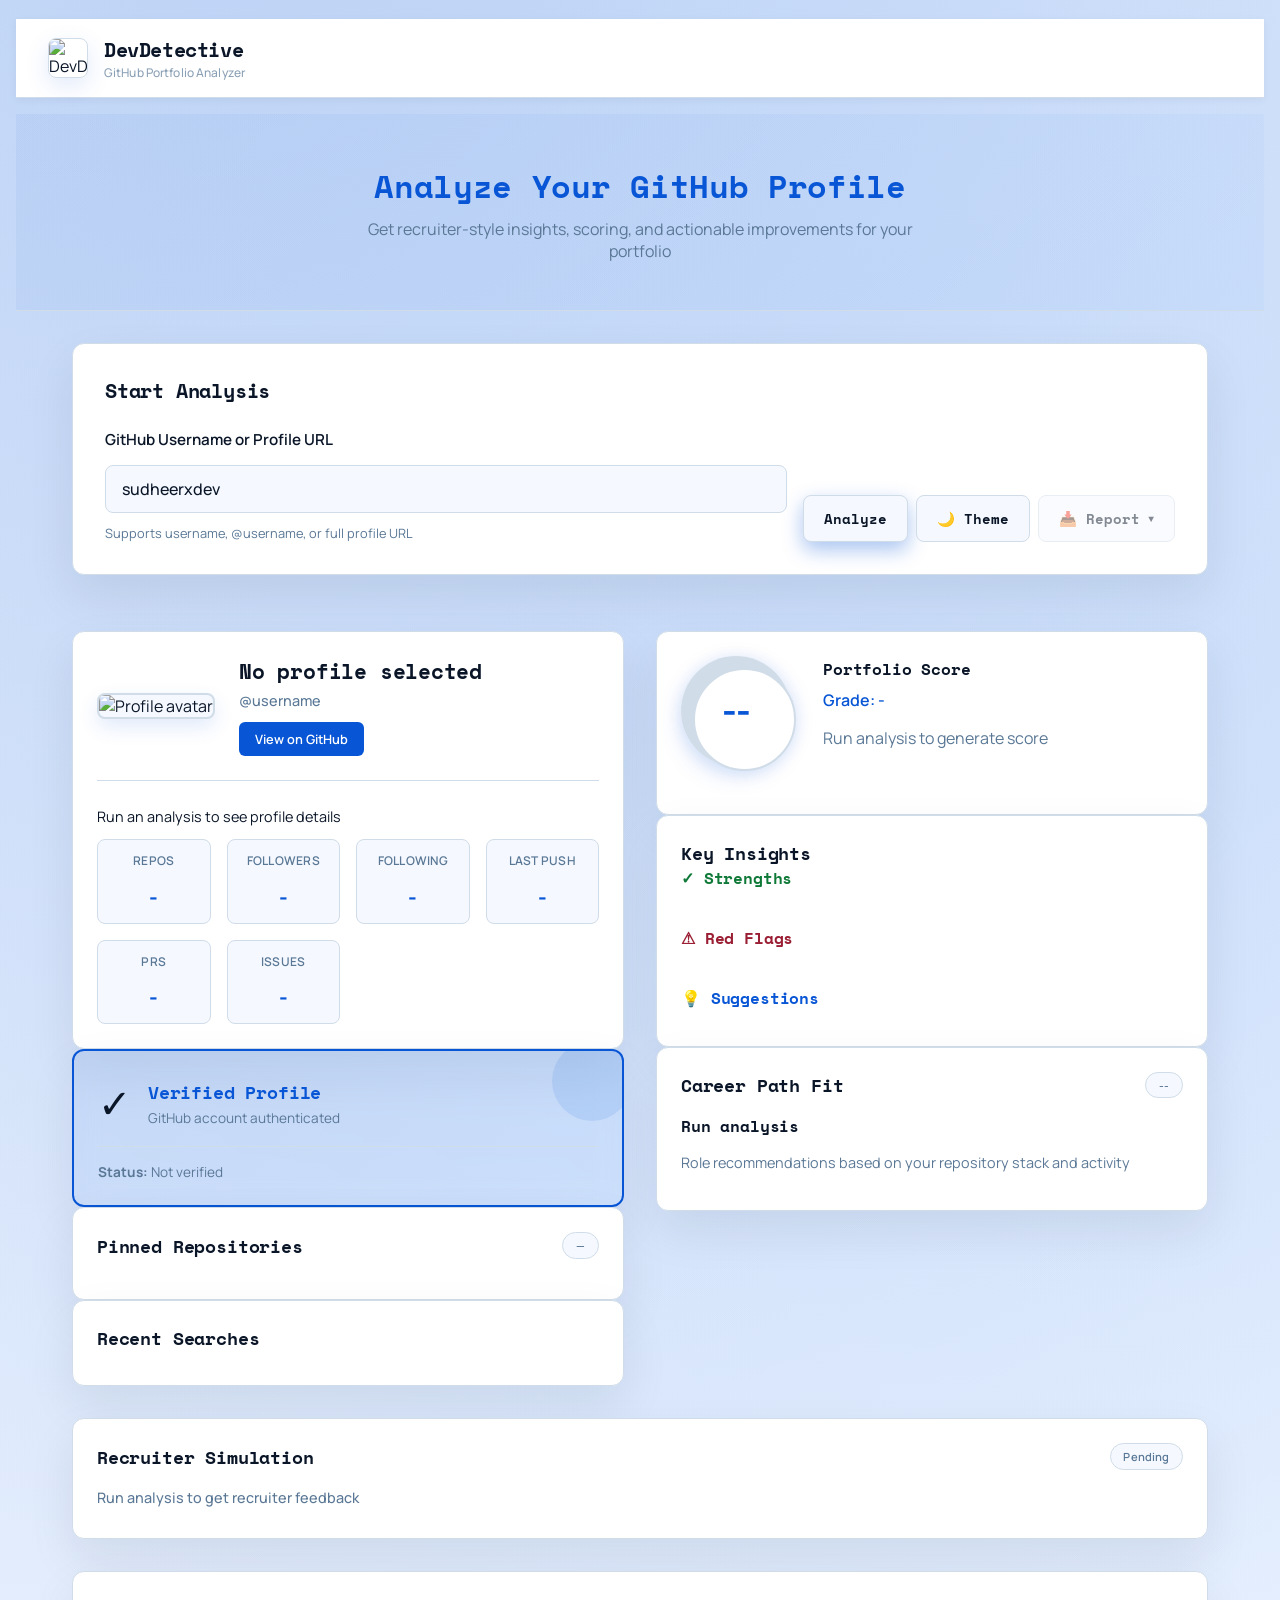
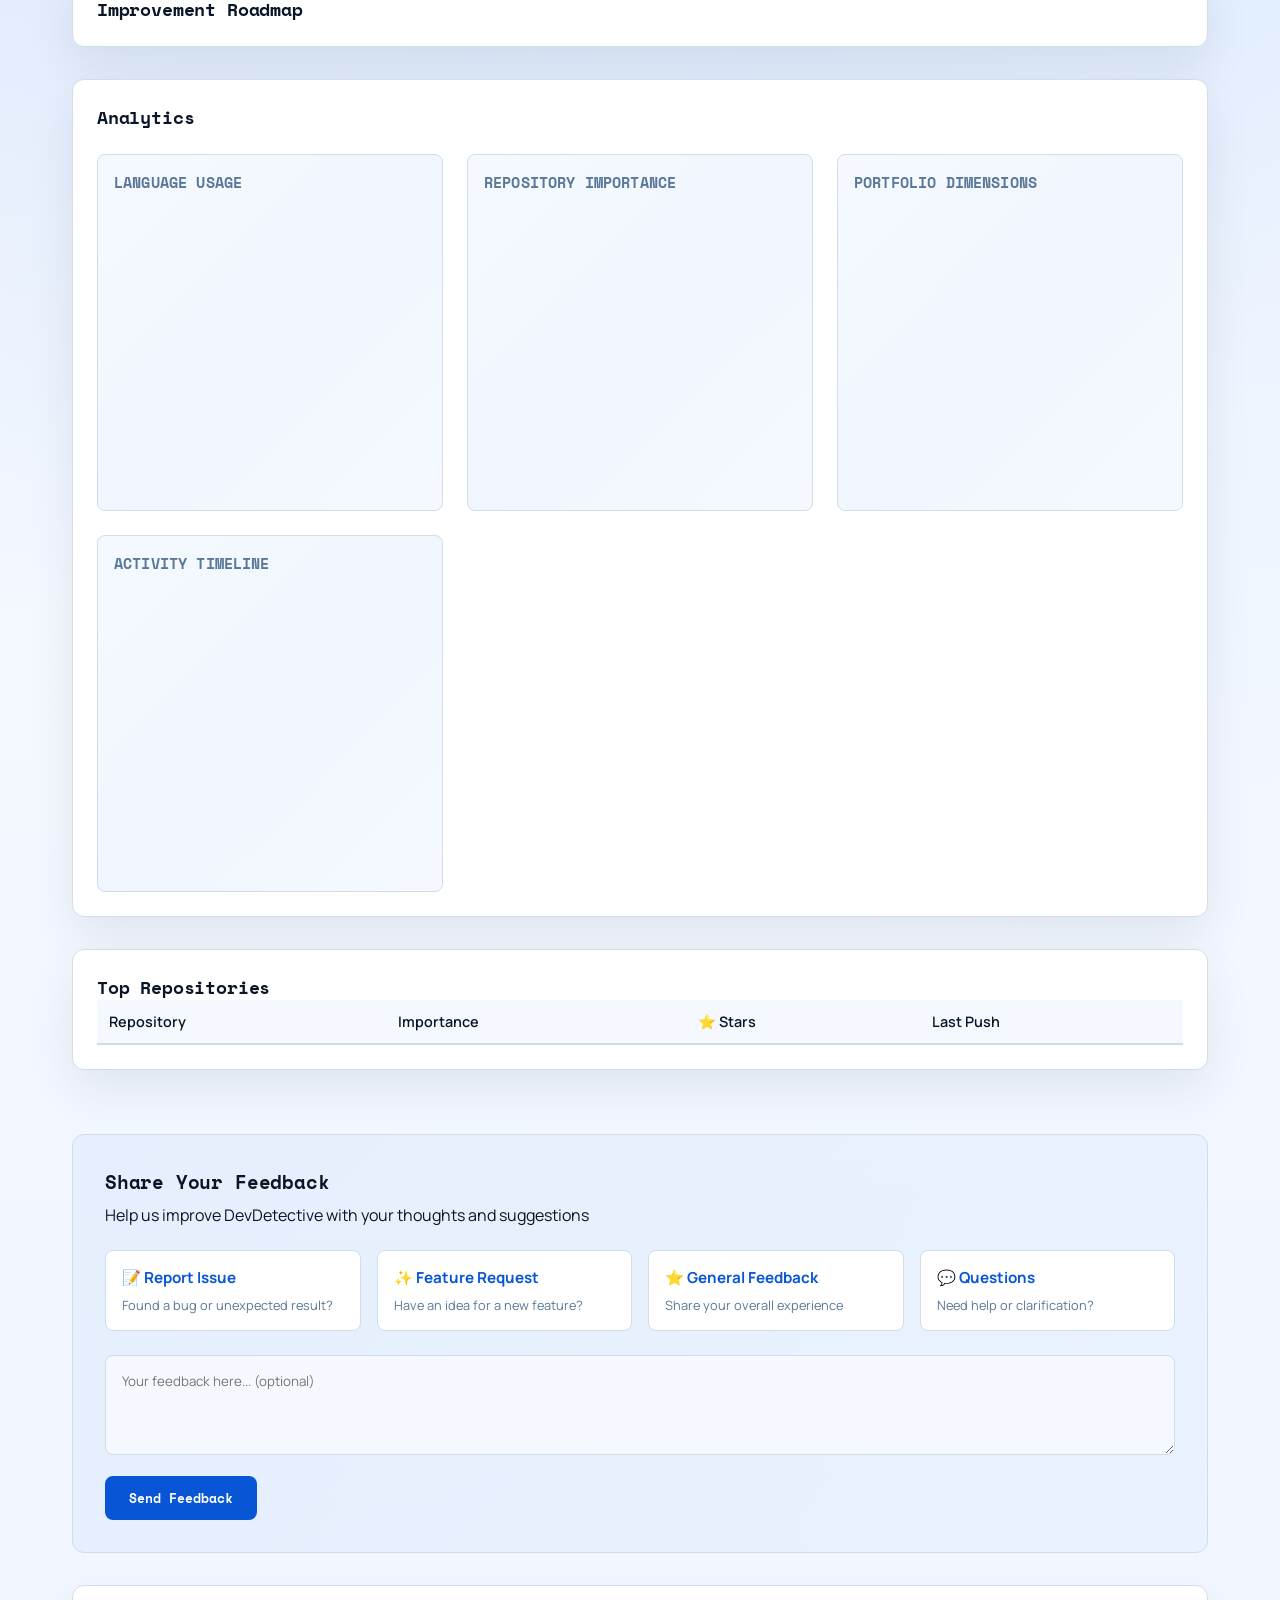
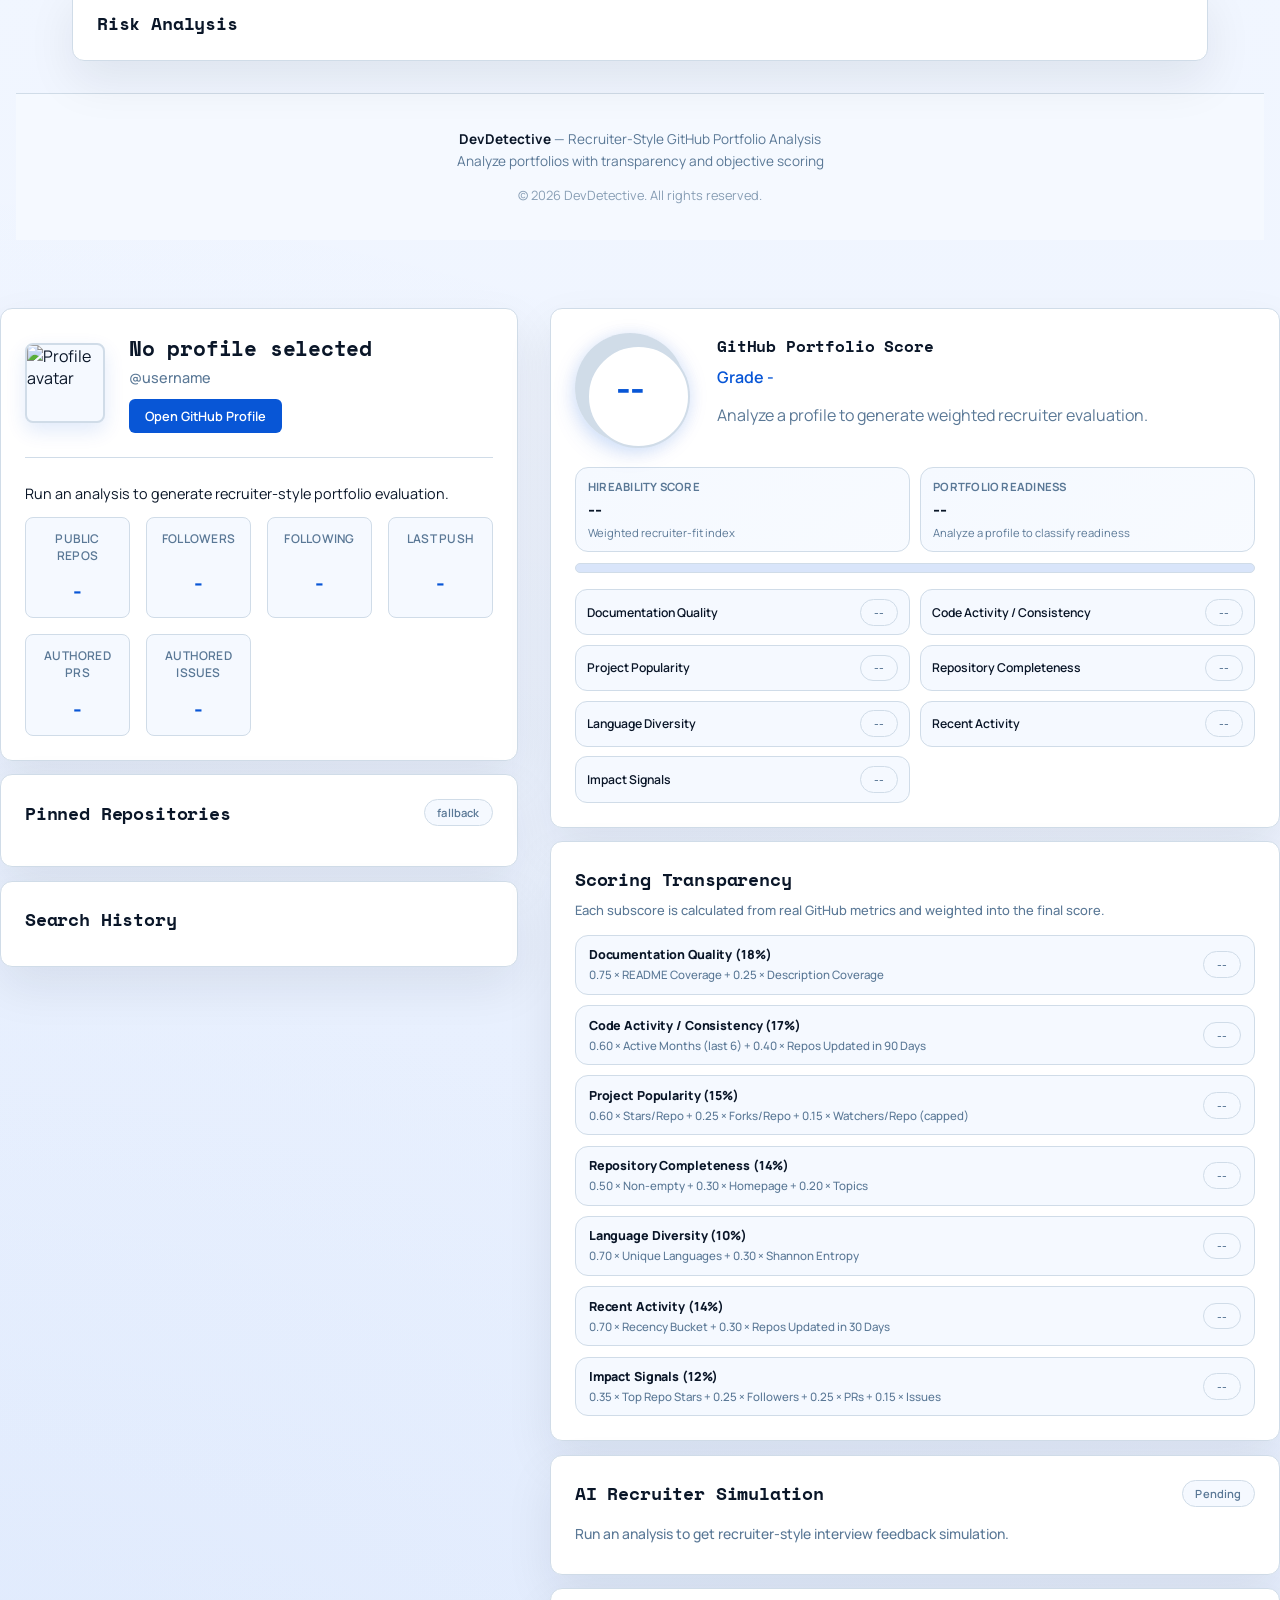
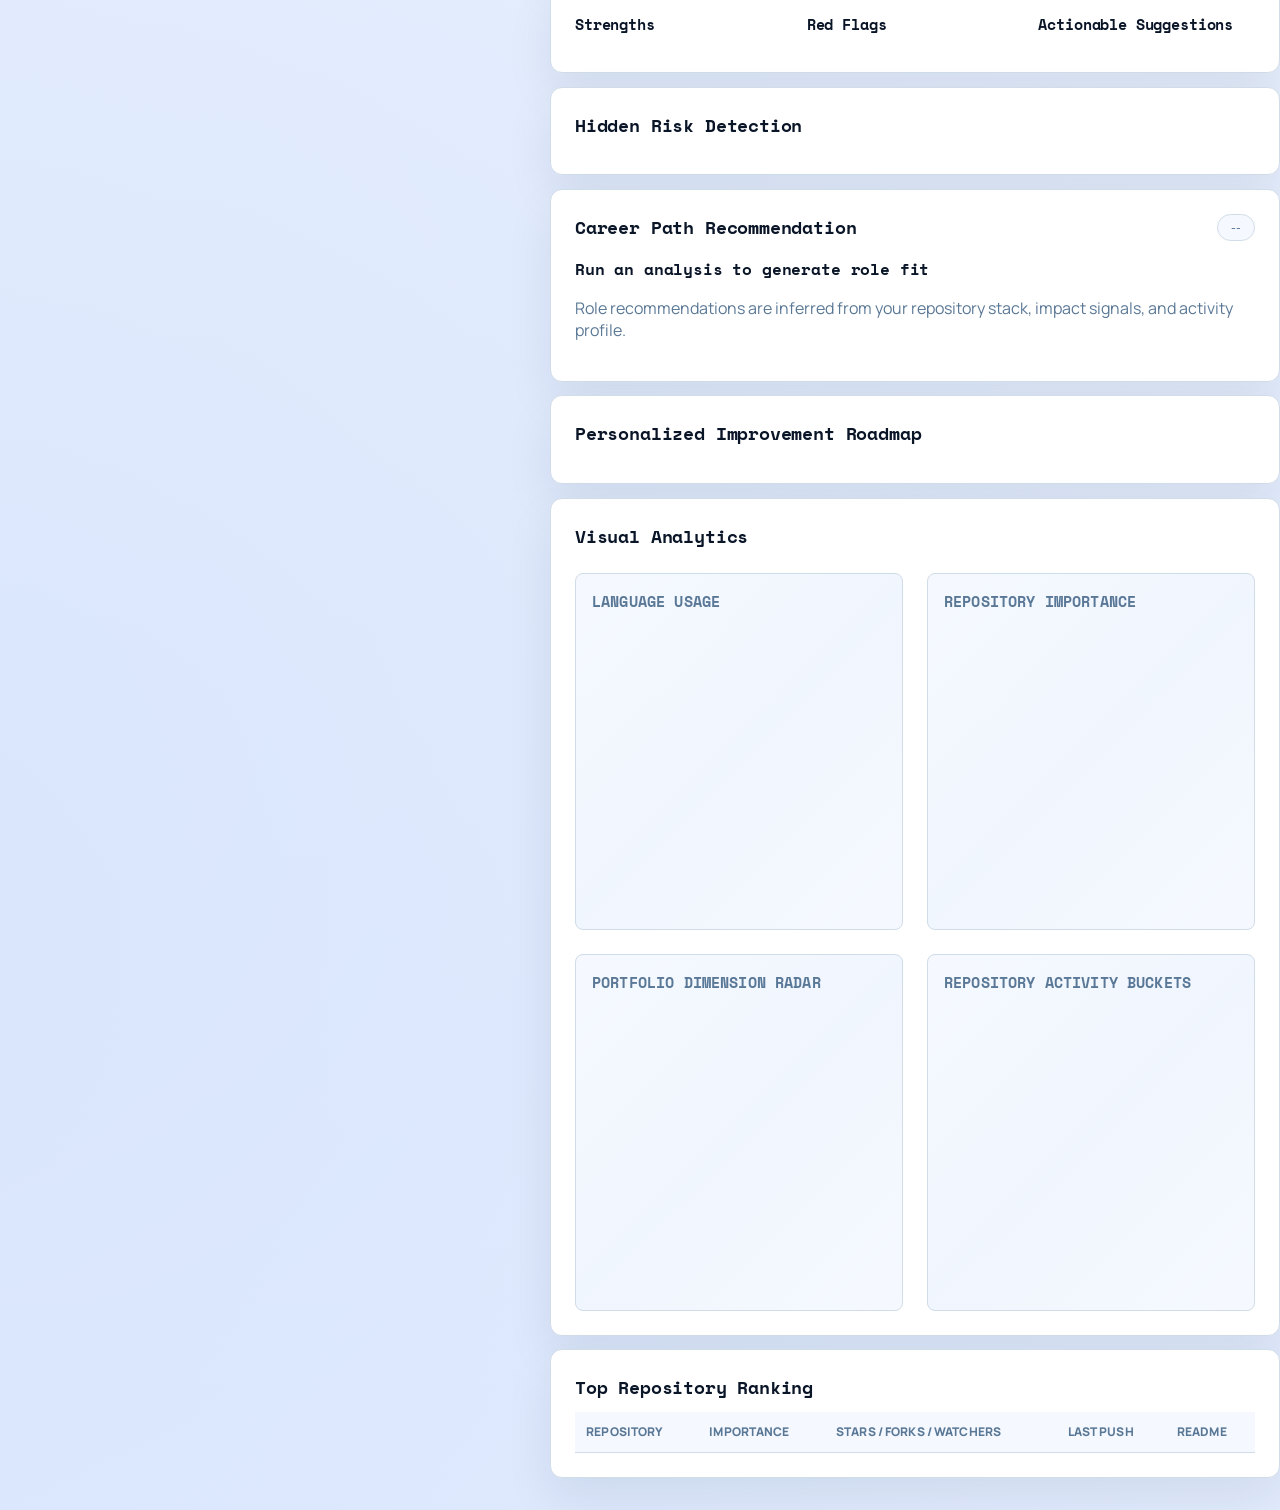
==== commit 46eb9fee: "added card feature" ====
--- a/analyzer.html
+++ b/analyzer.html
@@ -664,6 +664,22 @@
 
         table tbody tr:hover {
             background: var(--surface-soft);
+        }
+
+        .download-menu.hidden {
+            display: none !important;
+        }
+
+        .download-option:hover {
+            background: var(--surface-soft) !important;
+        }
+
+        .verified-badge.hidden {
+            display: none !important;
+        }
+
+        .premium-card {
+            min-height: auto;
         }
     </style>
 
@@ -718,7 +734,14 @@
                 <div class="button-group">
                     <button id="analyzeBtn" class="btn btn-primary">Analyze</button>
                     <button id="themeToggleBtn" class="btn">🌙 Theme</button>
-                    <button id="downloadReportBtn" class="btn" disabled>📥 Report</button>
+                    <div style="position: relative; display: inline-block;">
+                        <button id="downloadReportBtn" class="btn" disabled style="display: flex; align-items: center; gap: 0.5rem;">📥 Report <span style="font-size: 0.6rem;">▼</span></button>
+                        <div id="downloadMenu" class="download-menu hidden" style="position: absolute; top: 100%; right: 0; background: var(--surface-solid); border: 1px solid var(--border); border-radius: 8px; box-shadow: var(--shadow); min-width: 150px; z-index: 10;">
+                            <button class="download-option" onclick="downloadReport('md')" style="width: 100%; padding: 0.75rem 1rem; text-align: left; border: none; background: none; cursor: pointer; border-bottom: 1px solid var(--border); font-family: Manrope; color: var(--text);">📄 Markdown (.md)</button>
+                            <button class="download-option" onclick="downloadReport('png')" style="width: 100%; padding: 0.75rem 1rem; text-align: left; border: none; background: none; cursor: pointer; border-bottom: 1px solid var(--border); font-family: Manrope; color: var(--text);">🖼️ Image (.png)</button>
+                            <button class="download-option" onclick="downloadReport('jpg')" style="width: 100%; padding: 0.75rem 1rem; text-align: left; border: none; background: none; cursor: pointer; font-family: Manrope; color: var(--text);">📸 JPEG (.jpg)</button>
+                        </div>
+                    </div>
                 </div>
             </div>
         </section>
@@ -754,7 +777,10 @@
                 <!-- Profile Card -->
                 <article class="card profile-card">
                     <div class="profile-header">
-                        <img id="avatarImg" class="avatar" src="Images/logo.png" alt="Profile avatar" />
+                        <div style="position: relative;">
+                            <img id="avatarImg" class="avatar" src="Images/logo.png" alt="Profile avatar" />
+                            <span id="verifiedBadge" class="verified-badge hidden" style="position: absolute; bottom: -2px; right: -2px; width: 28px; height: 28px; background: #0856d6; border: 3px solid white; border-radius: 50%; display: flex; align-items: center; justify-content: center; font-size: 16px; color: white; font-weight: bold; box-shadow: 0 2px 8px rgba(0,0,0,0.2);">✓</span>
+                        </div>
                         <div class="profile-meta">
                             <h2 id="profileName">No profile selected</h2>
                             <p id="profileHandle" class="muted">@username</p>
@@ -769,6 +795,21 @@
                         <div class="stat-card"><span>Last Push</span><strong id="statLastPush">-</strong></div>
                         <div class="stat-card"><span>PRs</span><strong id="statPrCount">-</strong></div>
                         <div class="stat-card"><span>Issues</span><strong id="statIssueCount">-</strong></div>
+                    </div>
+                </article>
+
+                <!-- Premium Verified Card -->
+                <article class="card premium-card" id="premiumCard" style="background: linear-gradient(135deg, rgba(8, 86, 214, 0.08), rgba(91, 163, 255, 0.08)); border: 2px solid var(--accent); position: relative; overflow: hidden;">
+                    <div style="position: absolute; top: -10px; right: -10px; width: 80px; height: 80px; background: var(--accent); border-radius: 50%; opacity: 0.1;"></div>
+                    <div style="display: flex; align-items: center; gap: 1rem; position: relative; z-index: 1;">
+                        <div style="font-size: 2.5rem;">✓</div>
+                        <div>
+                            <h3 style="margin: 0 0 0.25rem 0; font-size: 1.1rem; color: var(--accent);">Verified Profile</h3>
+                            <p style="margin: 0; font-size: 0.85rem; color: var(--muted);">GitHub account authenticated</p>
+                        </div>
+                    </div>
+                    <div style="margin-top: 1rem; padding-top: 1rem; border-top: 1px solid var(--border); font-size: 0.85rem; color: var(--muted);">
+                        <strong id="verifyStatus">Status:</strong> <span id="verifyStatusText">Not verified</span>
                     </div>
                 </article>
 
@@ -1203,5 +1244,182 @@
 </div>
 
 <script type="module" src="src/main.js"></script>
+
+<script>
+// Download Menu Toggle
+document.addEventListener('DOMContentLoaded', function() {
+    const downloadBtn = document.getElementById('downloadReportBtn');
+    const downloadMenu = document.getElementById('downloadMenu');
+
+    if (downloadBtn) {
+        downloadBtn.addEventListener('click', function(e) {
+            e.stopPropagation();
+            downloadMenu.classList.toggle('hidden');
+        });
+    }
+
+    // Close menu when clicking outside
+    document.addEventListener('click', function(e) {
+        if (downloadMenu && downloadBtn && !downloadBtn.contains(e.target) && !downloadMenu.contains(e.target)) {
+            downloadMenu.classList.add('hidden');
+        }
+    });
+});
+
+// Download Report Function
+function downloadReport(format) {
+    const profileName = document.getElementById('profileName').textContent || 'profile';
+    const timestamp = new Date().toISOString().split('T')[0];
+    const filename = `${profileName}-devdetective-${timestamp}`;
+
+    if (format === 'md') {
+        downloadMarkdownReport();
+    } else if (format === 'png') {
+        downloadImageReport('png');
+    } else if (format === 'jpg') {
+        downloadImageReport('jpg');
+    }
+
+    // Close menu after download
+    document.getElementById('downloadMenu').classList.add('hidden');
+}
+
+// Enhanced Markdown Download (existing functionality)
+function downloadMarkdownReport() {
+    const profileName = document.getElementById('profileName').textContent || 'profile';
+    const timestamp = new Date().toISOString().split('T')[0];
+    
+    // Get all analysis content
+    const score = document.getElementById('overallScore').textContent;
+    const grade = document.getElementById('scoreGrade').textContent;
+    const bio = document.getElementById('profileBio').textContent;
+    const followers = document.getElementById('statFollowers').textContent;
+    const following = document.getElementById('statFollowing').textContent;
+    const repos = document.getElementById('statRepos').textContent;
+    
+    const markdown = `# DevDetective Analysis Report
+
+**Profile:** ${profileName}
+**Date:** ${timestamp}
+**Overall Score:** ${score}
+**Grade:** ${grade}
+
+## Profile Summary
+${bio}
+
+## Statistics
+- Repositories: ${repos}
+- Followers: ${followers}
+- Following: ${following}
+
+---
+*Generated by DevDetective | GitHub Portfolio Analyzer*
+`;
+
+    const blob = new Blob([markdown], { type: 'text/markdown;charset=utf-8' });
+    const link = document.createElement('a');
+    link.href = URL.createObjectURL(blob);
+    link.download = `${profileName}-devdetective-${timestamp}.md`;
+    document.body.appendChild(link);
+    link.click();
+    document.body.removeChild(link);
+}
+
+// Image Download Function (PNG/JPG)
+function downloadImageReport(format) {
+    const profileName = document.getElementById('profileName').textContent || 'profile';
+    const timestamp = new Date().toISOString().split('T')[0];
+    
+    // Create a canvas element
+    const canvas = document.createElement('canvas');
+    canvas.width = 1200;
+    canvas.height = 1400;
+    const ctx = canvas.getContext('2d');
+
+    // Background gradient
+    const gradient = ctx.createLinearGradient(0, 0, 1200, 1400);
+    gradient.addColorStop(0, '#fafcff');
+    gradient.addColorStop(1, '#e8f0ff');
+    ctx.fillStyle = gradient;
+    ctx.fillRect(0, 0, 1200, 1400);
+
+    // Title
+    ctx.fillStyle = '#0856d6';
+    ctx.font = 'bold 48px Manrope';
+    ctx.fillText('DevDetective Portfolio Report', 60, 80);
+
+    // Profile Name
+    ctx.fillStyle = '#0a1628';
+    ctx.font = 'bold 40px Manrope';
+    const profileName_text = document.getElementById('profileName').textContent;
+    ctx.fillText(profileName_text, 60, 150);
+
+    // Verified Badge
+    ctx.fillStyle = '#0856d6';
+    ctx.beginPath();
+    ctx.arc(1080, 140, 30, 0, Math.PI * 2);
+    ctx.fill();
+    ctx.fillStyle = '#ffffff';
+    ctx.font = 'bold 24px Manrope';
+    ctx.textAlign = 'center';
+    ctx.fillText('✓', 1080, 155);
+    ctx.textAlign = 'left';
+
+    // Score Section
+    ctx.fillStyle = '#0a1628';
+    ctx.font = 'bold 24px Manrope';
+    ctx.fillText('Portfolio Score', 60, 240);
+
+    const score = document.getElementById('overallScore').textContent;
+    ctx.fillStyle = '#0856d6';
+    ctx.font = 'bold 64px Manrope';
+    ctx.fillText(score, 80, 320);
+
+    // Stats
+    let yPos = 400;
+    const stats = [
+        { label: 'Followers', value: document.getElementById('statFollowers').textContent },
+        { label: 'Following', value: document.getElementById('statFollowing').textContent },
+        { label: 'Repositories', value: document.getElementById('statRepos').textContent }
+    ];
+
+    ctx.font = 'bold 18px Manrope';
+    ctx.fillStyle = '#5a7896';
+    stats.forEach(stat => {
+        ctx.fillText(`${stat.label}: ${stat.value}`, 60, yPos);
+        yPos += 60;
+    });
+
+    // Footer
+    ctx.fillStyle = '#5a7896';
+    ctx.font = '16px Manrope';
+    ctx.fillText(`Generated by DevDetective | ${timestamp}`, 60, 1350);
+
+    // Download the canvas as image
+    canvas.toBlob(function(blob) {
+        const link = document.createElement('a');
+        link.href = URL.createObjectURL(blob);
+        link.download = `${profileName}-devdetective-${timestamp}.${format}`;
+        document.body.appendChild(link);
+        link.click();
+        document.body.removeChild(link);
+    }, `image/${format}`);
+}
+
+// Show verified badge function (can be called from main.js)
+function showVerifiedBadge(isVerified) {
+    const badge = document.getElementById('verifiedBadge');
+    const statusText = document.getElementById('verifyStatusText');
+    if (isVerified) {
+        badge.classList.remove('hidden');
+        statusText.textContent = '✓ Verified';
+        statusText.style.color = 'var(--good)';
+    } else {
+        badge.classList.add('hidden');
+        statusText.textContent = 'Not verified';
+    }
+}
+</script>
+
 </body>
 </html>
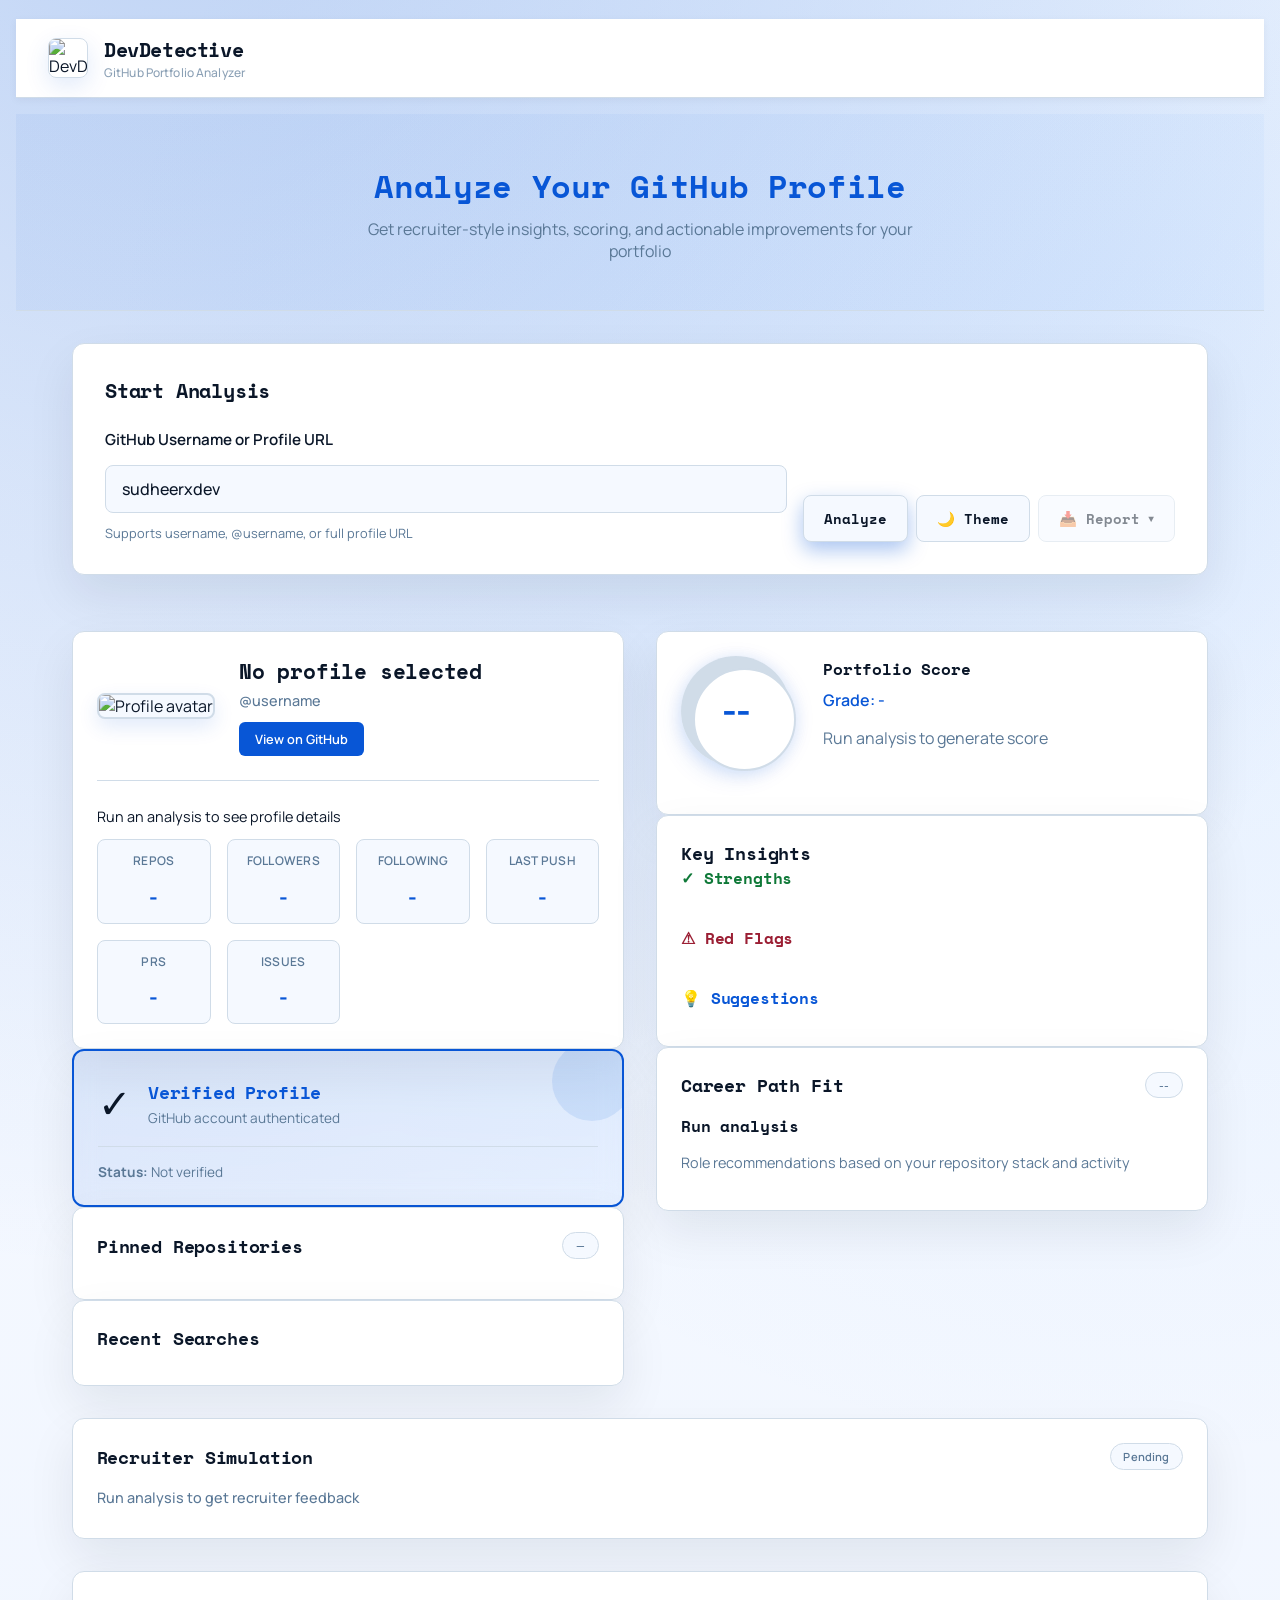
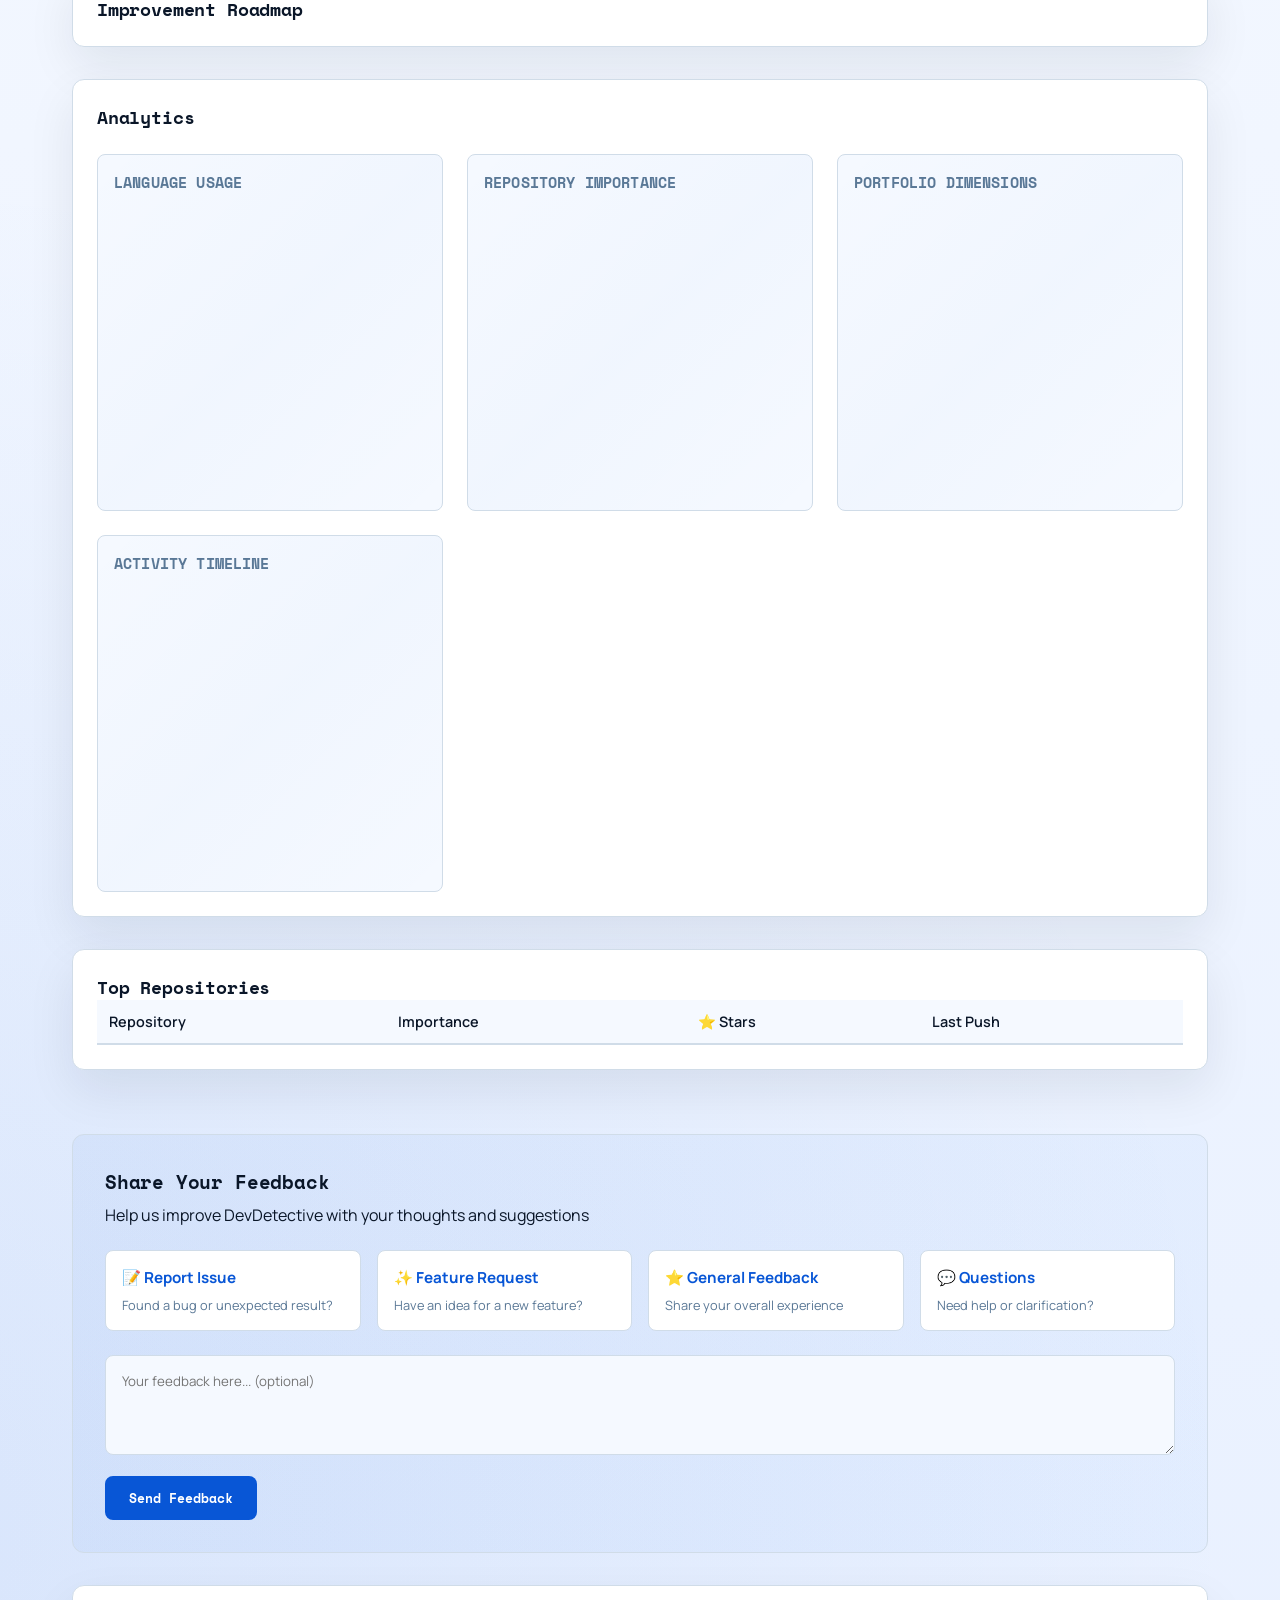
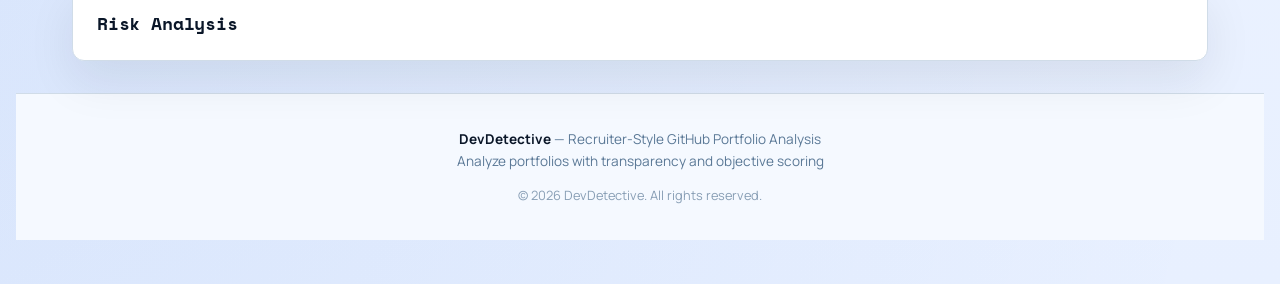
==== commit 5d462625: "added saas look" ====
--- a/analyzer.html
+++ b/analyzer.html
@@ -982,269 +982,6 @@
 
 <script type="module" src="src/main.js"></script>
 
-    <section class="status-stack">
-        <div id="loadingState" class="status status-loading hidden" aria-live="polite">
-            <span class="spinner" aria-hidden="true"></span>
-            <span id="loadingText">Analyzing profile...</span>
-        </div>
-        <div id="successBanner" class="status status-success hidden" aria-live="polite"></div>
-        <div id="errorBanner" class="status status-error hidden" role="alert" aria-live="assertive"></div>
-        <div id="rateLimitBanner" class="status status-warn hidden" role="alert" aria-live="polite"></div>
-    </section>
-
-    <section id="skeletonPanel" class="skeleton-panel hidden" aria-hidden="true">
-        <div class="skeleton-card">
-            <div class="skeleton-line skeleton-line-lg"></div>
-            <div class="skeleton-line"></div>
-            <div class="skeleton-grid-mini">
-                <div class="skeleton-pill"></div>
-                <div class="skeleton-pill"></div>
-                <div class="skeleton-pill"></div>
-            </div>
-        </div>
-        <div class="skeleton-card">
-            <div class="skeleton-line skeleton-line-lg"></div>
-            <div class="skeleton-line"></div>
-            <div class="skeleton-line"></div>
-            <div class="skeleton-line skeleton-line-sm"></div>
-        </div>
-    </section>
-
-    <main class="layout">
-        <section class="left-column">
-            <article class="card profile-card">
-                <div class="profile-header">
-                    <img id="avatarImg" class="avatar" src="Images/logo.png" alt="Profile avatar" />
-                    <div class="profile-meta">
-                        <h2 id="profileName">No profile selected</h2>
-                        <p id="profileHandle" class="muted">@username</p>
-                        <a id="profileLink" href="#" target="_blank" rel="noopener noreferrer">Open GitHub Profile</a>
-                    </div>
-                </div>
-
-                <p id="profileBio" class="muted">
-                    Run an analysis to generate recruiter-style portfolio evaluation.
-                </p>
-
-                <div class="stats-grid">
-                    <div class="stat-card"><span>Public Repos</span><strong id="statRepos">-</strong></div>
-                    <div class="stat-card"><span>Followers</span><strong id="statFollowers">-</strong></div>
-                    <div class="stat-card"><span>Following</span><strong id="statFollowing">-</strong></div>
-                    <div class="stat-card"><span>Last Push</span><strong id="statLastPush">-</strong></div>
-                    <div class="stat-card"><span>Authored PRs</span><strong id="statPrCount">-</strong></div>
-                    <div class="stat-card"><span>Authored Issues</span><strong id="statIssueCount">-</strong></div>
-                </div>
-            </article>
-
-            <article class="card">
-                <div class="card-title-row">
-                    <h2 class="section-title">Pinned Repositories</h2>
-                    <span id="pinnedSourceBadge" class="chip chip-neutral">fallback</span>
-                </div>
-                <ul id="pinnedReposList" class="item-list"></ul>
-            </article>
-
-            <article class="card">
-                <h2 class="section-title">Search History</h2>
-                <div id="historyList" class="history-list"></div>
-            </article>
-        </section>
-
-        <section class="right-column">
-            <article class="card score-card">
-                <div class="score-head">
-                    <div id="overallScoreRing" class="score-ring" style="--score-value:0;">
-                        <span id="overallScore" class="score-value">--</span>
-                    </div>
-                    <div>
-                        <h2>GitHub Portfolio Score</h2>
-                        <p id="scoreGrade" class="score-grade">Grade -</p>
-                        <p id="scoreSummary" class="muted">
-                            Analyze a profile to generate weighted recruiter evaluation.
-                        </p>
-                    </div>
-                </div>
-
-                <div class="premium-score-grid">
-                    <div class="premium-score-item">
-                        <span>Hireability Score</span>
-                        <strong id="hireabilityScore">--</strong>
-                        <small id="hireabilityHint">Weighted recruiter-fit index</small>
-                    </div>
-                    <div class="premium-score-item">
-                        <span>Portfolio Readiness</span>
-                        <strong id="readinessLevel">--</strong>
-                        <small id="readinessHint">Analyze a profile to classify readiness</small>
-                    </div>
-                </div>
-                <div class="readiness-track" aria-hidden="true">
-                    <span id="readinessBar"></span>
-                </div>
-
-                <div class="subscore-grid">
-                    <div class="subscore-item"><span>Documentation Quality</span><span id="subDocumentationQuality" class="chip chip-neutral">--</span></div>
-                    <div class="subscore-item"><span>Code Activity / Consistency</span><span id="subCodeActivityConsistency" class="chip chip-neutral">--</span></div>
-                    <div class="subscore-item"><span>Project Popularity</span><span id="subProjectPopularity" class="chip chip-neutral">--</span></div>
-                    <div class="subscore-item"><span>Repository Completeness</span><span id="subRepositoryCompleteness" class="chip chip-neutral">--</span></div>
-                    <div class="subscore-item"><span>Language Diversity</span><span id="subLanguageDiversity" class="chip chip-neutral">--</span></div>
-                    <div class="subscore-item"><span>Recent Activity</span><span id="subRecentActivity" class="chip chip-neutral">--</span></div>
-                    <div class="subscore-item"><span>Impact Signals</span><span id="subImpactSignals" class="chip chip-neutral">--</span></div>
-                </div>
-            </article>
-
-            <article class="card">
-                <h2 class="section-title">Scoring Transparency</h2>
-                <p class="muted transparency-note">
-                    Each subscore is calculated from real GitHub metrics and weighted into the final score.
-                </p>
-                <div class="formula-grid">
-                    <div class="formula-row">
-                        <div>
-                            <strong>Documentation Quality (18%)</strong>
-                            <p>0.75 × README Coverage + 0.25 × Description Coverage</p>
-                        </div>
-                        <span id="explainDocumentationQuality" class="chip chip-neutral">--</span>
-                    </div>
-                    <div class="formula-row">
-                        <div>
-                            <strong>Code Activity / Consistency (17%)</strong>
-                            <p>0.60 × Active Months (last 6) + 0.40 × Repos Updated in 90 Days</p>
-                        </div>
-                        <span id="explainCodeActivityConsistency" class="chip chip-neutral">--</span>
-                    </div>
-                    <div class="formula-row">
-                        <div>
-                            <strong>Project Popularity (15%)</strong>
-                            <p>0.60 × Stars/Repo + 0.25 × Forks/Repo + 0.15 × Watchers/Repo (capped)</p>
-                        </div>
-                        <span id="explainProjectPopularity" class="chip chip-neutral">--</span>
-                    </div>
-                    <div class="formula-row">
-                        <div>
-                            <strong>Repository Completeness (14%)</strong>
-                            <p>0.50 × Non-empty + 0.30 × Homepage + 0.20 × Topics</p>
-                        </div>
-                        <span id="explainRepositoryCompleteness" class="chip chip-neutral">--</span>
-                    </div>
-                    <div class="formula-row">
-                        <div>
-                            <strong>Language Diversity (10%)</strong>
-                            <p>0.70 × Unique Languages + 0.30 × Shannon Entropy</p>
-                        </div>
-                        <span id="explainLanguageDiversity" class="chip chip-neutral">--</span>
-                    </div>
-                    <div class="formula-row">
-                        <div>
-                            <strong>Recent Activity (14%)</strong>
-                            <p>0.70 × Recency Bucket + 0.30 × Repos Updated in 30 Days</p>
-                        </div>
-                        <span id="explainRecentActivity" class="chip chip-neutral">--</span>
-                    </div>
-                    <div class="formula-row">
-                        <div>
-                            <strong>Impact Signals (12%)</strong>
-                            <p>0.35 × Top Repo Stars + 0.25 × Followers + 0.25 × PRs + 0.15 × Issues</p>
-                        </div>
-                        <span id="explainImpactSignals" class="chip chip-neutral">--</span>
-                    </div>
-                </div>
-            </article>
-
-            <article class="card recruiter-sim-card">
-                <div class="card-title-row">
-                    <h2 class="section-title">AI Recruiter Simulation</h2>
-                    <span id="aiRecruiterVerdict" class="chip chip-neutral">Pending</span>
-                </div>
-                <p id="aiRecruiterSummary" class="muted">
-                    Run an analysis to get recruiter-style interview feedback simulation.
-                </p>
-                <ul id="aiRecruiterSignals" class="item-list"></ul>
-            </article>
-
-            <article class="card insights-card">
-                <div class="insights-grid">
-                    <div>
-                        <h3>Strengths</h3>
-                        <ul id="strengthsList" class="insight-list"></ul>
-                    </div>
-                    <div>
-                        <h3>Red Flags</h3>
-                        <ul id="redFlagsList" class="insight-list"></ul>
-                    </div>
-                    <div>
-                        <h3>Actionable Suggestions</h3>
-                        <ul id="suggestionsList" class="insight-list"></ul>
-                    </div>
-                </div>
-            </article>
-
-            <article class="card">
-                <h2 class="section-title">Hidden Risk Detection</h2>
-                <ul id="hiddenRisksList" class="insight-list"></ul>
-            </article>
-
-            <article class="card">
-                <div class="card-title-row">
-                    <h2 class="section-title">Career Path Recommendation</h2>
-                    <span id="careerConfidence" class="chip chip-neutral">--</span>
-                </div>
-                <h3 id="careerPathTitle" class="career-title">Run an analysis to generate role fit</h3>
-                <p id="careerPathSummary" class="muted">
-                    Role recommendations are inferred from your repository stack, impact signals, and activity profile.
-                </p>
-                <ul id="careerSkillsList" class="item-list"></ul>
-            </article>
-
-            <article class="card">
-                <h2 class="section-title">Personalized Improvement Roadmap</h2>
-                <ol id="roadmapList" class="roadmap-list"></ol>
-            </article>
-
-            <article class="card">
-                <h2 class="section-title">Visual Analytics</h2>
-                <div class="chart-grid">
-                    <div class="chart-panel">
-                        <h3>Language Usage</h3>
-                        <canvas id="languageChart"></canvas>
-                    </div>
-                    <div class="chart-panel">
-                        <h3>Repository Importance</h3>
-                        <canvas id="importanceChart"></canvas>
-                    </div>
-                    <div class="chart-panel">
-                        <h3>Portfolio Dimension Radar</h3>
-                        <canvas id="subscoreRadarChart"></canvas>
-                    </div>
-                    <div class="chart-panel">
-                        <h3>Repository Activity Buckets</h3>
-                        <canvas id="activityChart"></canvas>
-                    </div>
-                </div>
-            </article>
-
-            <article class="card">
-                <h2 class="section-title">Top Repository Ranking</h2>
-                <div class="table-wrap">
-                    <table>
-                        <thead>
-                        <tr>
-                            <th>Repository</th>
-                            <th>Importance</th>
-                            <th>Stars / Forks / Watchers</th>
-                            <th>Last Push</th>
-                            <th>README</th>
-                        </tr>
-                        </thead>
-                        <tbody id="repoRankingTable"></tbody>
-                    </table>
-                </div>
-            </article>
-        </section>
-    </main>
-</div>
-
-<script type="module" src="src/main.js"></script>
-
 <script>
 // Download Menu Toggle
 document.addEventListener('DOMContentLoaded', function() {
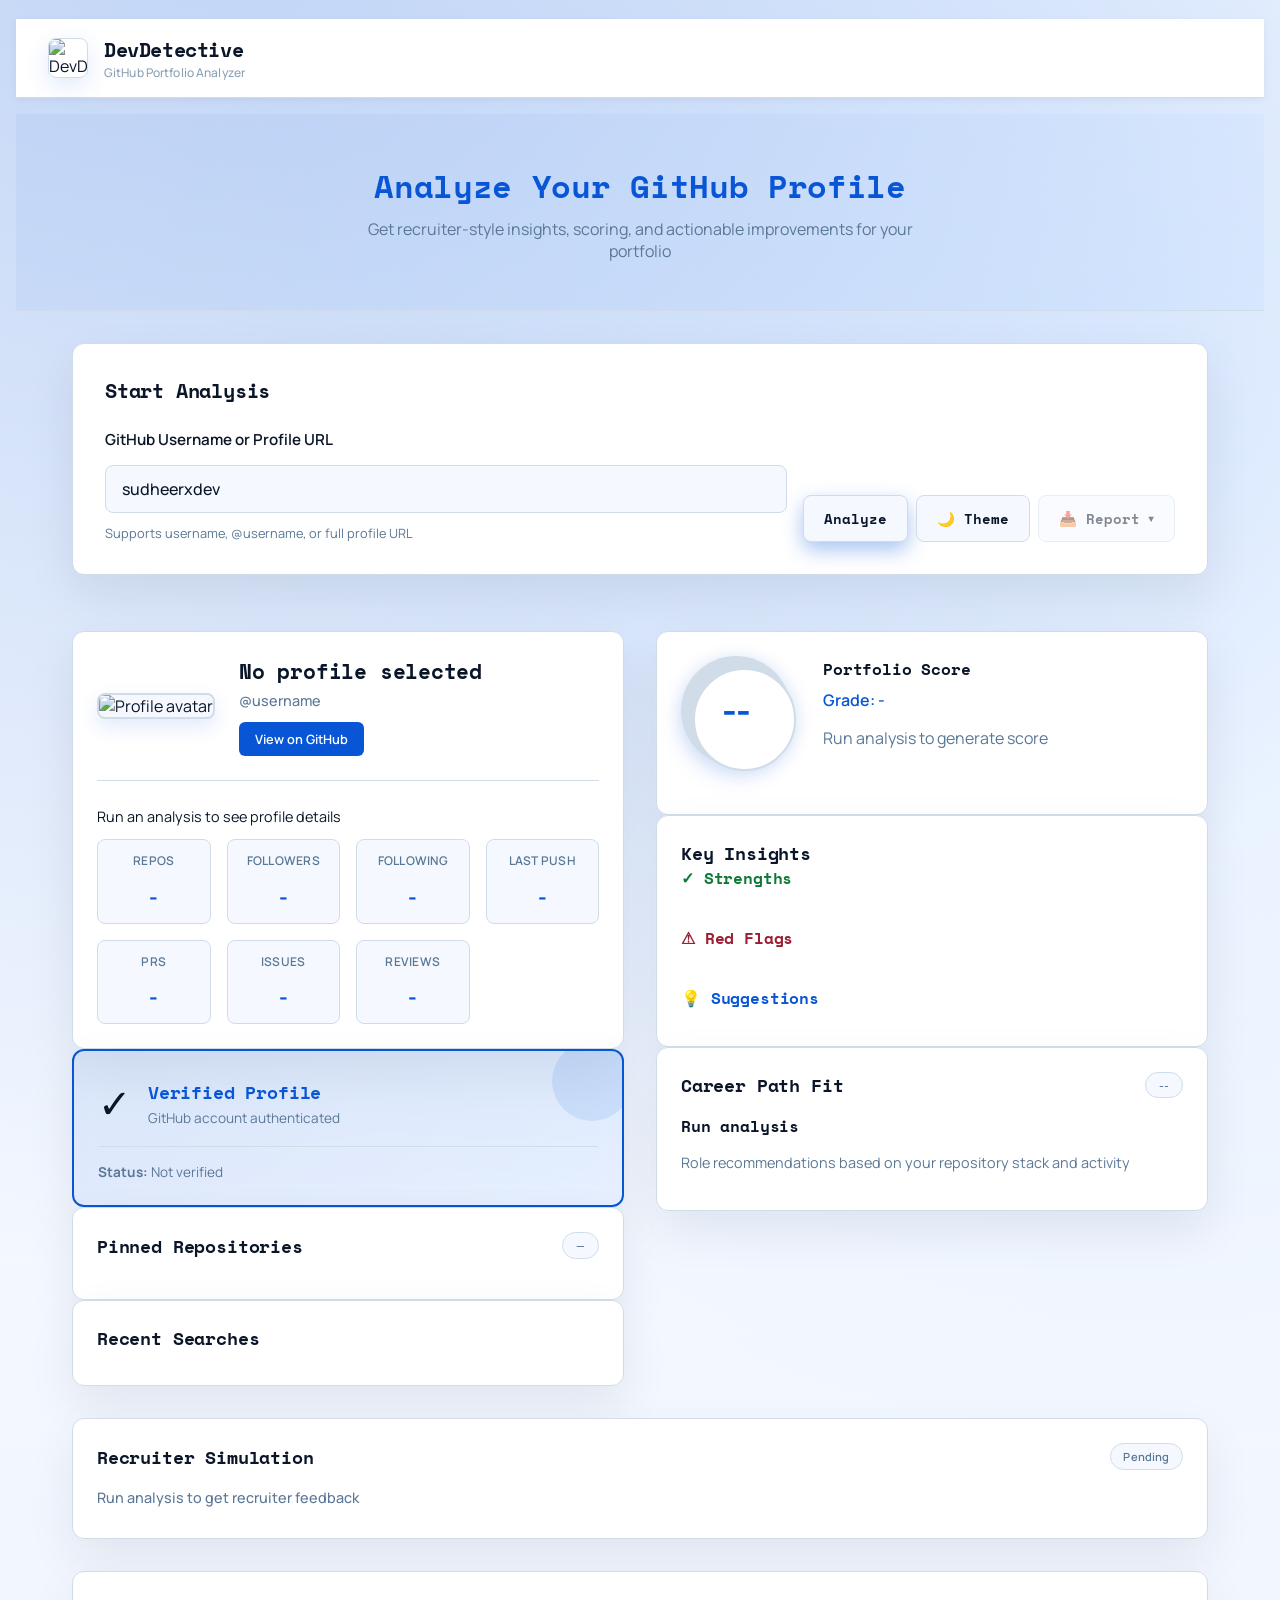
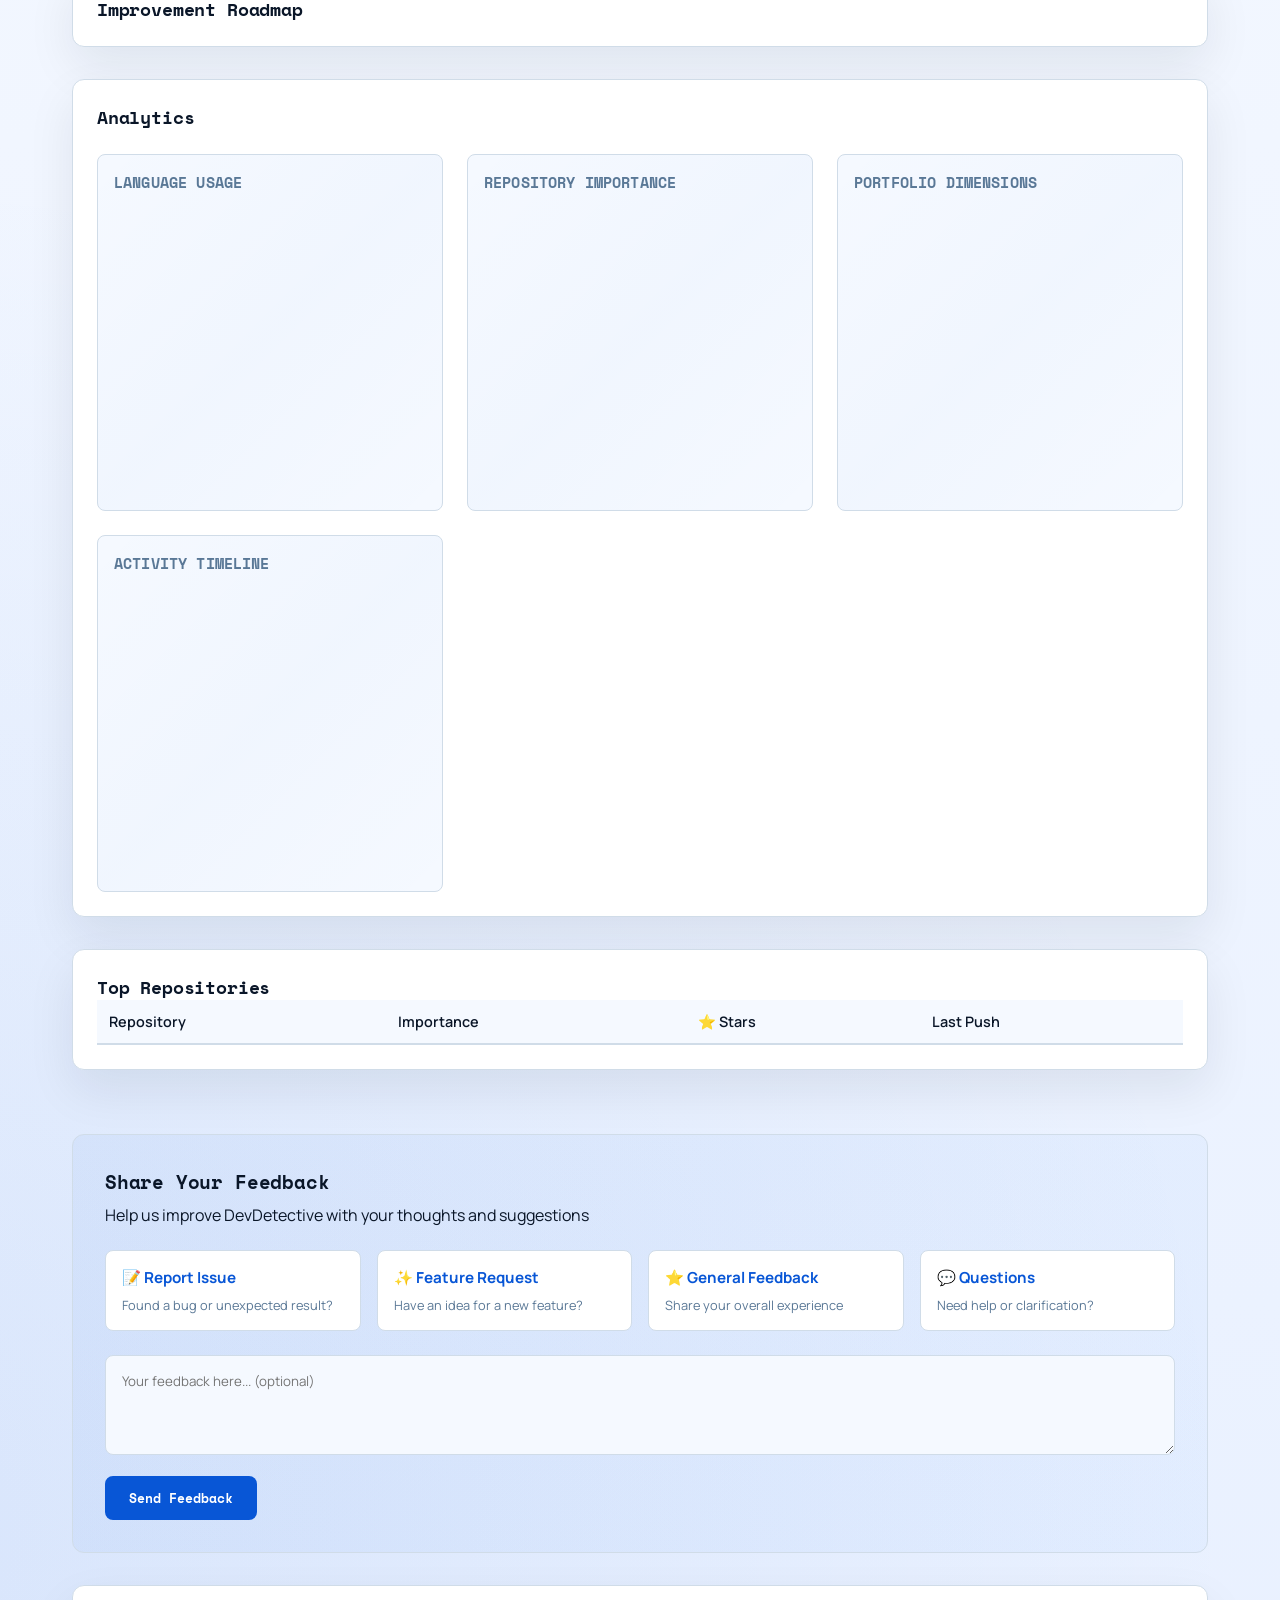
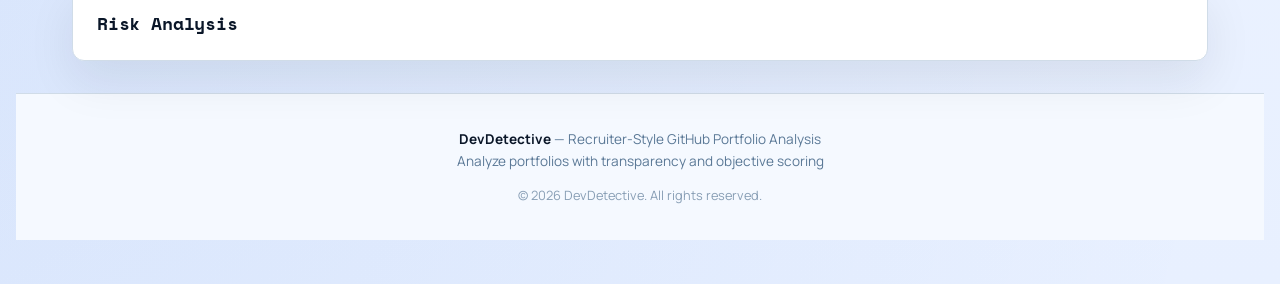
==== commit ba9741fe: "added bedges" ====
--- a/analyzer.html
+++ b/analyzer.html
@@ -795,6 +795,7 @@
                         <div class="stat-card"><span>Last Push</span><strong id="statLastPush">-</strong></div>
                         <div class="stat-card"><span>PRs</span><strong id="statPrCount">-</strong></div>
                         <div class="stat-card"><span>Issues</span><strong id="statIssueCount">-</strong></div>
+                        <div class="stat-card"><span>Reviews</span><strong id="statReviewCount">-</strong></div>
                     </div>
                 </article>
 
